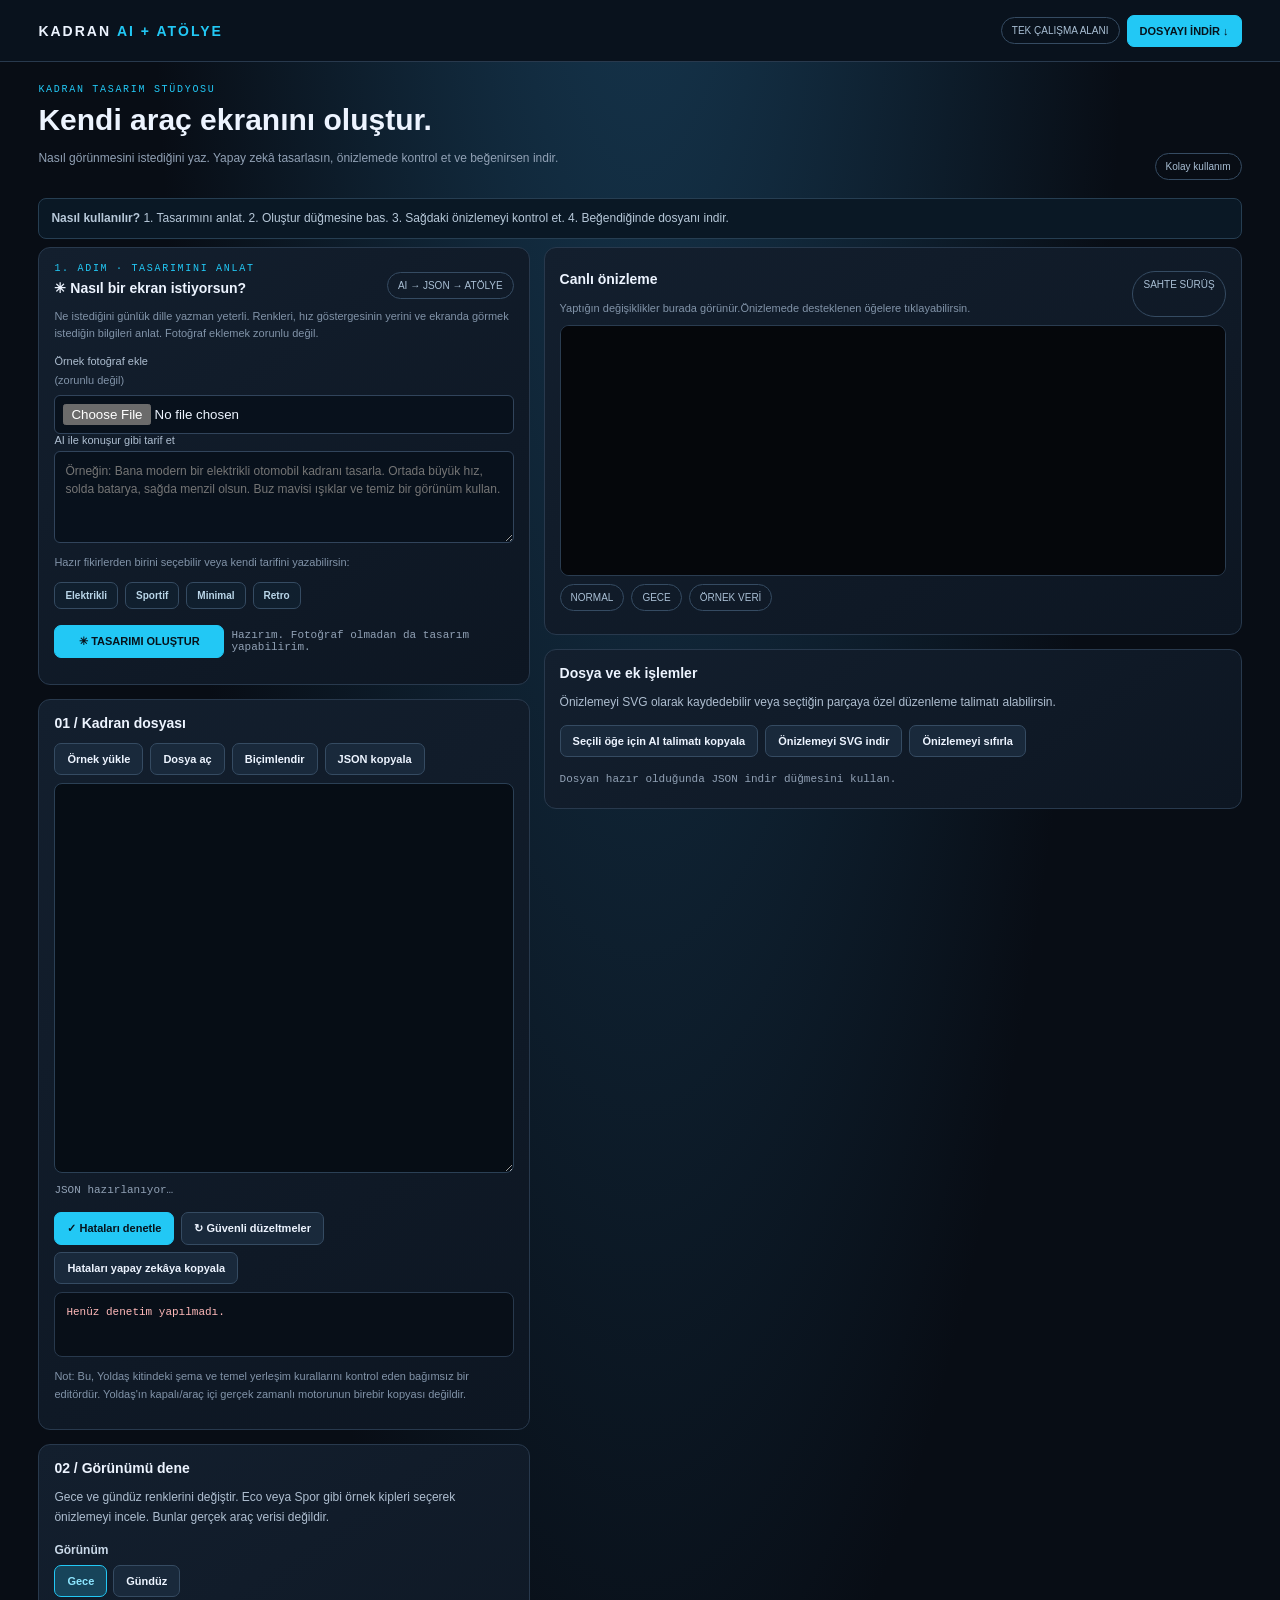
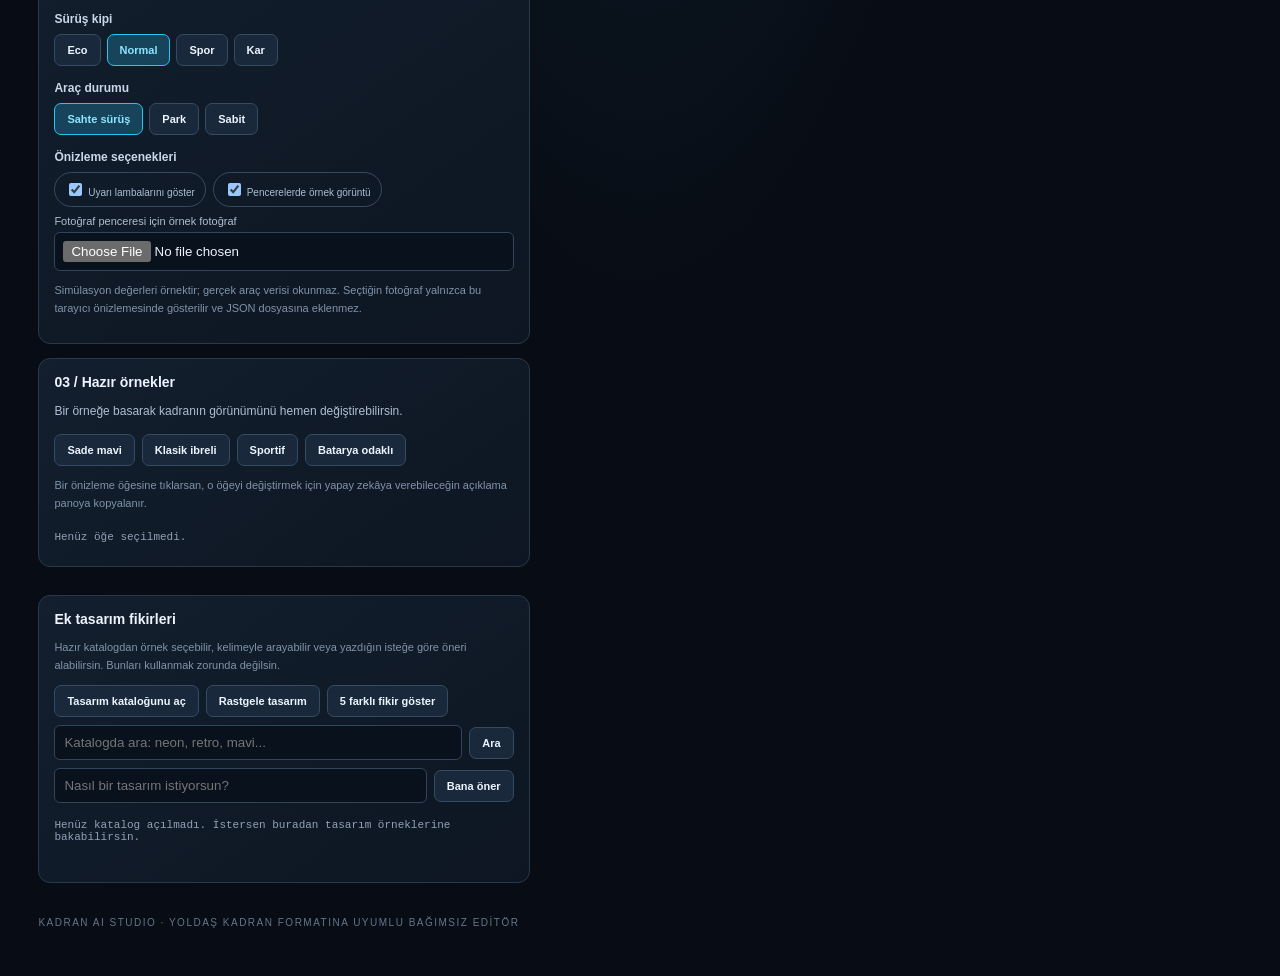
==== atolye.html @ b44bb0be "Restore visible editor controls in Atelier" ====
<!doctype html>
<html lang="tr">
<head>
<meta charset="utf-8"><meta name="viewport" content="width=device-width,initial-scale=1">
<title>Kadran Atölyesi · Kadran AI Studio</title>
<style>
:root{color-scheme:dark;--bg:#080d15;--panel:#111b28;--panel2:#0b1420;--line:#28394d;--text:#edf4ff;--muted:#91a1b5;--cyan:#22c8f5;--green:#42d6a0;--red:#ff7474;--amber:#ffbd58}
*{box-sizing:border-box}body{margin:0;background:radial-gradient(ellipse at 50% -20%,#173b55,transparent 55%),var(--bg);color:var(--text);font:14px Arial,sans-serif}
header{min-height:62px;padding:12px 3%;display:flex;align-items:center;justify-content:space-between;gap:12px;border-bottom:1px solid var(--line);background:#09121d;position:sticky;top:0;z-index:5}
.brand{font-weight:900;letter-spacing:2px}.brand b{color:var(--cyan)}a{color:var(--cyan);text-decoration:none}
button,.btn{border:1px solid #354b62;background:#19293b;color:var(--text);padding:9px 12px;border-radius:7px;font-weight:700;font-size:11px;cursor:pointer}
button:hover,.btn:hover{border-color:var(--cyan)}button.primary{background:var(--cyan);color:#06131c;border-color:var(--cyan)}button.active{background:#17445a;border-color:var(--cyan);color:#8de6ff}
main{max-width:1600px;margin:auto;padding:22px 3%}.intro{display:flex;justify-content:space-between;align-items:end;margin-bottom:18px}.eyebrow,small{font:10px monospace;letter-spacing:1.7px;color:var(--cyan)}h1{font-size:30px;margin:8px 0}p{color:var(--muted);font-size:12px;line-height:1.55}.help{font-size:12px;line-height:1.65;color:#aebed0;margin:5px 0 12px}.simple-note{padding:10px 12px;background:#0a1825;border:1px solid #263e52;border-radius:8px;color:#b7c8d9;font-size:12px;line-height:1.6;margin:8px 0}.advanced summary{cursor:pointer;color:#8de6ff;font-weight:700;font-size:12px}.wide{grid-column:1/-1}
.layout{display:grid;grid-template-columns:minmax(300px,.95fr) minmax(450px,1.35fr);gap:14px;align-items:start}.panel{background:linear-gradient(145deg,#131f2e,#0d1622);border:1px solid var(--line);border-radius:12px;padding:15px;min-width:0;margin-bottom:14px}.panel h2{font-size:14px;margin:0 0 12px}.panel h3{font-size:12px;margin:15px 0 8px;color:#c9d8e8}
.row{display:flex;gap:7px;flex-wrap:wrap;align-items:center;margin:8px 0}.row button{flex:0 0 auto}.editor{width:100%;height:390px;resize:vertical;background:#060d15;color:#b4eaff;border:1px solid #2b4055;border-radius:8px;padding:12px;font:12px/1.6 Consolas,monospace;outline:none;tab-size:2}.editor:focus{border-color:var(--cyan)}
.preview{background:#050a11;border:1px solid #2a3c50;border-radius:9px;overflow:hidden;position:relative}.preview svg{display:block;width:100%;height:auto;aspect-ratio:1920/720}.status{font:11px monospace;color:var(--muted);padding:8px 0;white-space:pre-wrap}.report{background:#080f18;border:1px solid var(--line);border-radius:8px;padding:11px;min-height:65px;white-space:pre-wrap;color:#ffb9b9;font:11px/1.55 Consolas,monospace}.report.good{color:var(--green)}
.hint{font-size:11px;color:#8193a8;line-height:1.6}.toolbar{display:flex;justify-content:space-between;gap:8px;flex-wrap:wrap;margin:8px 0}.modebar{display:flex;gap:6px;flex-wrap:wrap}.file{display:none}
.part-chip{cursor:pointer}.part-chip:hover{filter:brightness(1.3)}.controls{display:grid;grid-template-columns:repeat(2,minmax(0,1fr));gap:8px}.field{display:flex;flex-direction:column;gap:5px;color:#aebed0;font-size:11px}.field input,.field select{width:100%;background:#08111c;border:1px solid #31445b;color:#edf4ff;border-radius:6px;padding:8px;min-width:0}.pill{border:1px solid #354b62;border-radius:999px;padding:7px 10px;font-size:10px;color:#a9bfd4}
.photo-preview{width:100%;max-height:160px;object-fit:contain;background:#070d15;border-radius:8px;margin-top:8px}\n.ai-inline-panel{border-color:#24506a;background:linear-gradient(145deg,#14283a,#0d1724)}.ai-inline-head{display:flex;align-items:center;justify-content:space-between;gap:8px}.ai-inline-head h2{margin:6px 0 12px}.ai-prompt{width:100%;min-height:92px;resize:vertical;background:#08111c;border:1px solid #31445b;color:#edf4ff;border-radius:6px;padding:10px;font:12px/1.5 Arial,sans-serif}.ai-prompt:focus{outline:none;border-color:var(--cyan)}.ai-ideas{margin:7px 0 12px}.ai-ideas button{font-size:10px;padding:7px 10px;background:#101f2e;color:#b9d5e8}.ai-ideas button:hover{background:#17354b;color:#fff}#aiGenerate{min-width:170px}#aiStatus{flex:1;min-width:150px;white-space:pre-wrap}.warn{color:var(--amber)}footer{padding:20px 0;color:#64758a;font-size:10px;letter-spacing:1.5px}
@media(max-width:950px){.layout{grid-template-columns:1fr}.editor{height:320px}header{position:static}.intro{display:block}h1{font-size:25px}}
</style>
</head>
<body>
<header><div class="brand">KADRAN <b>AI + ATÖLYE</b></div><div class="row" style="margin:0"><span class="pill">TEK ÇALIŞMA ALANI</span><button class="primary" id="download">DOSYAYI İNDİR ↓</button></div></header>
<main>
<div class="intro"><div><div class="eyebrow">KADRAN TASARIM STÜDYOSU</div><h1>Kendi araç ekranını oluştur.</h1><p>Nasıl görünmesini istediğini yaz. Yapay zekâ tasarlasın, önizlemede kontrol et ve beğenirsen indir.</p></div><span class="pill">Kolay kullanım</span></div><div class="simple-note"><b>Nasıl kullanılır?</b> 1. Tasarımını anlat. 2. Oluştur düğmesine bas. 3. Sağdaki önizlemeyi kontrol et. 4. Beğendiğinde dosyanı indir.</div>
<div class="layout">
<section>
<div class="panel ai-inline-panel">
 <div class="ai-inline-head"><div><div class="eyebrow">1. ADIM · TASARIMINI ANLAT</div><h2>✳ Nasıl bir ekran istiyorsun?</h2></div><span class="pill">AI → JSON → ATÖLYE</span></div>
 <p class="hint" style="margin:0 0 12px">Ne istediğini günlük dille yazman yeterli. Renkleri, hız göstergesinin yerini ve ekranda görmek istediğin bilgileri anlat. Fotoğraf eklemek zorunlu değil.</p>
 <label class="field">Örnek fotoğraf ekle <span class="hint">(zorunlu değil)</span><input id="aiRefInput" type="file" accept="image/png,image/jpeg,image/webp"></label>
 <img id="aiRefPreview" class="photo-preview" hidden alt="AI referans görseli">
 <label class="field">AI ile konuşur gibi tarif et<textarea id="aiPrompt" class="ai-prompt" placeholder="Örneğin: Bana modern bir elektrikli otomobil kadranı tasarla. Ortada büyük hız, solda batarya, sağda menzil olsun. Buz mavisi ışıklar ve temiz bir görünüm kullan."></textarea></label>
 <p class="hint">Hazır fikirlerden birini seçebilir veya kendi tarifini yazabilirsin:</p><div class="row ai-ideas"><button type="button" data-ai-idea="Modern elektrikli otomobil tarzında; buz mavisi ışıklar, ortada büyük hız göstergesi, solda batarya ve sağda menzil.">Elektrikli</button><button type="button" data-ai-idea="Kırmızı detaylı, sportif ve agresif görünümlü dijital otomobil kadranı. Büyük hız göstergesi ve belirgin devir alanı olsun.">Sportif</button><button type="button" data-ai-idea="Sade, premium ve minimal bir kadran. Az çizgi, okunaklı rakamlar, yumuşak beyaz ve gümüş tonları.">Minimal</button><button type="button" data-ai-idea="Retro-fütüristik kadran; analog gösterge hissi, amber ışıklar ve modern dijital bilgiler.">Retro</button></div>
 <div class="row"><button id="aiGenerate" class="primary">✳ TASARIMI OLUŞTUR</button><span id="aiStatus" class="status" aria-live="polite">Hazırım. Fotoğraf olmadan da tasarım yapabilirim.</span></div>
</div>
<div class="panel"><h2>01 / Kadran dosyası</h2><div class="row"><button id="sample">Örnek yükle</button><button id="import">Dosya aç</button><input class="file" id="file" type="file" accept=".json,application/json"><button id="format">Biçimlendir</button><button id="copy">JSON kopyala</button></div><textarea id="json" class="editor" spellcheck="false" aria-label="Yoldaş kadran JSON"></textarea><div class="status" id="status">JSON hazırlanıyor…</div><div class="row"><button id="validate" class="primary">✓ Hataları denetle</button><button id="repair">↻ Güvenli düzeltmeler</button><button id="copyErrors">Hataları yapay zekâya kopyala</button></div><div id="errors" class="report">Henüz denetim yapılmadı.</div><p class="hint">Not: Bu, Yoldaş kitindeki şema ve temel yerleşim kurallarını kontrol eden bağımsız bir editördür. Yoldaş'ın kapalı/araç içi gerçek zamanlı motorunun birebir kopyası değildir.</p></div>
<div class="panel"><h2>02 / Görünümü dene</h2><p class="help">Gece ve gündüz renklerini değiştir. Eco veya Spor gibi örnek kipleri seçerek önizlemeyi incele. Bunlar gerçek araç verisi değildir.</p><h3>Görünüm</h3><div class="modebar"><button data-theme="night" class="active">Gece</button><button data-theme="day">Gündüz</button></div><h3>Sürüş kipi</h3><div class="modebar"><button data-mode="eco">Eco</button><button data-mode="normal" class="active">Normal</button><button data-mode="sport">Spor</button><button data-mode="snow">Kar</button></div><h3>Araç durumu</h3><div class="modebar"><button data-state="fake" class="active">Sahte sürüş</button><button data-state="park">Park</button><button data-state="fixed">Sabit</button></div><h3>Önizleme seçenekleri</h3><div class="row"><label class="pill"><input id="warnings" type="checkbox" checked> Uyarı lambalarını göster</label><label class="pill"><input id="windows" type="checkbox" checked> Pencerelerde örnek görüntü</label></div><label class="field">Fotoğraf penceresi için örnek fotoğraf<input id="photo" type="file" accept="image/*"></label><img id="photoPreview" class="photo-preview" hidden alt="Seçilen fotoğraf önizlemesi"><p class="hint">Simülasyon değerleri örnektir; gerçek araç verisi okunmaz. Seçtiğin fotoğraf yalnızca bu tarayıcı önizlemesinde gösterilir ve JSON dosyasına eklenmez.</p></div>
<div class="panel"><h2>03 / Hazır örnekler</h2><p class="help">Bir örneğe basarak kadranın görünümünü hemen değiştirebilirsin.</p><div class="row"><button data-preset="simple">Sade mavi</button><button data-preset="classic">Klasik ibreli</button><button data-preset="sport">Sportif</button><button data-preset="battery">Batarya odaklı</button></div><p class="hint">Bir önizleme öğesine tıklarsan, o öğeyi değiştirmek için yapay zekâya verebileceğin açıklama panoya kopyalanır.</p><div id="selected" class="status">Henüz öğe seçilmedi.</div></div>
</section>
<section>
<div class="panel"><div class="toolbar"><div><h2>Canlı önizleme</h2><span class="hint">Yaptığın değişiklikler burada görünür.</span><span class="hint">Önizlemede desteklenen öğelere tıklayabilirsin.</span></div><span class="pill" id="stateLabel">SAHTE SÜRÜŞ</span></div><div class="preview"><svg id="preview" viewBox="0 0 1920 720" role="img" aria-label="Kadran önizlemesi"><rect width="1920" height="720" fill="#05070B"/></svg></div><div class="row"><span class="pill" id="modeLabel">NORMAL</span><span class="pill" id="themeLabel">GECE</span><span class="pill">ÖRNEK VERİ</span></div></div>
<div class="panel"><h2>Dosya ve ek işlemler</h2><p class="help">Önizlemeyi SVG olarak kaydedebilir veya seçtiğin parçaya özel düzenleme talimatı alabilirsin.</p><div class="row"><button id="copyPrompt">Seçili öğe için AI talimatı kopyala</button><button id="downloadSvg">Önizlemeyi SVG indir</button><button id="resetView">Önizlemeyi sıfırla</button></div><div class="status" id="extraStatus">Dosyan hazır olduğunda JSON indir düğmesini kullan.</div></div>
</section>

<div class="panel" id="aiLibraryPanel">
 <h2>Ek tasarım fikirleri</h2>
 <p class="hint">Hazır katalogdan örnek seçebilir, kelimeyle arayabilir veya yazdığın isteğe göre öneri alabilirsin. Bunları kullanmak zorunda değilsin.</p>
 <div class="row">
  <button type="button" id="loadLibrary">Tasarım kataloğunu aç</button>
  <button type="button" id="randomLibrary">Rastgele tasarım</button>
  <button type="button" id="batchLibrary">5 farklı fikir göster</button>
 </div>
 <div class="row">
  <input id="librarySearch" aria-label="Katalogda ara" placeholder="Katalogda ara: neon, retro, mavi..." style="flex:1;min-width:180px;background:#08111c;border:1px solid #31445b;color:#edf4ff;border-radius:6px;padding:9px">
  <button type="button" id="searchLibrary">Ara</button>
 </div>
 <div class="row">
  <input id="recommendPrompt" aria-label="Tasarım önerisi isteği" placeholder="Nasıl bir tasarım istiyorsun?" style="flex:1;min-width:180px;background:#08111c;border:1px solid #31445b;color:#edf4ff;border-radius:6px;padding:9px">
  <button type="button" id="recommendLibrary">Bana öner</button>
 </div>
 <div id="libraryStatus" class="status" aria-live="polite">Henüz katalog açılmadı. İstersen buradan tasarım örneklerine bakabilirsin.</div>
 <div id="libraryResults" class="row" style="align-items:stretch"></div>
</div>
</div><footer>KADRAN AI STUDIO · YOLDAŞ KADRAN FORMATINA UYUMLU BAĞIMSIZ EDİTÖR</footer>
</main>
<script>
const $=id=>document.getElementById(id);
const NS="http://www.w3.org/2000/svg";
const TYPES=new Set(["path","rect","circle","ellipse","line","arc","text","scale","group","repeat","scene","gears","signal","bar","ring","clock","nav","media","speed_limit","ready","asset","window"]);
const sample={yoldas_dial:1,name:"MIDNIGHT GT",description:"Gece mavisi, ortada büyük hız ve yanlarda batarya ile menzil.",background:{night:"#05070B",day:"#EEF1F4"},parts:[
{type:"circle",center:[960,355],radius:300,fill:"#0B1420",stroke:{paint:"#20C9FF66",width:3}},
{type:"arc",center:[960,355],radius:270,start:-135,sweep:270,stroke:{paint:"#FFFFFF28",width:14,cap:"round"}},
{type:"arc",center:[960,355],radius:270,start:-135,sweep:205,stroke:{paint:"#20C9FF",width:7,cap:"round"}},
{type:"text",text:"MIDNIGHT GT",x:960,y:95,align:"center",size:25,weight:700,fill:"#8CA4B9"},
{type:"signal",side:"left",x:620,y:245,size:56},{type:"signal",side:"right",x:1244,y:245,size:56},
{type:"text",value:"speed",x:960,y:345,align:"center",size:200,weight:500,font:"tech",fill:{night:"#F4F7FA",day:"#10151C"}},
{type:"text",unit_of:"speed",x:960,y:465,align:"center",size:23,fill:"#20C9FF"},
{type:"gears",x:860,y:555,width:200,size:28,active_size:36,color:"#AAB6C2",active_color:"#20C9FF"},
{type:"ring",center:[390,355],radius:105,width:13,value:"battery",from:[0,100],color:"#20C9FF",track:"#FFFFFF24"},
{type:"text",value:"battery",x:390,y:365,align:"center",size:44,fill:"#F4F7FA"},
{type:"ring",center:[1530,355],radius:105,width:13,value:"range",from:[0,600],color:"#8B5CF6",track:"#FFFFFF24"},
{type:"text",value:"range",x:1530,y:365,align:"center",size:48,fill:"#F4F7FA"},
{type:"text",text:"BATARYA",x:390,y:505,align:"center",size:20,fill:"#9CAFC1"},
{type:"text",text:"MENZİL",x:1530,y:505,align:"center",size:20,fill:"#9CAFC1"}
]};
let doc=structuredClone(sample),theme="night",mode="normal",driveState="fake",photoUrl=null,selectedPart=null,renderTimer;
const sim={speed:84,battery:87,range:412,gear:"D",power:36,turn_left:true,turn_right:false};
function setStatus(t,ok=false){$("status").textContent=t;$("status").style.color=ok?"#42d6a0":"#91a1b5"}
function parse(){try{const d=JSON.parse($("json").value);if(!d||Array.isArray(d)||typeof d!=="object")throw Error("JSON nesnesi olmalı.");doc=d;render();setStatus("JSON başarıyla okundu.",true);return true}catch(e){setStatus("JSON hatası: "+e.message);return false}}
function getColor(v,f="#20C9FF"){if(typeof v==="string"&&/^#[0-9a-f]{3,8}$/i.test(v))return v;if(v&&typeof v==="object"){if(v[theme])return getColor(v[theme],f);if(v.color)return getColor(v.color,f)}return f}
function svg(tag,attrs,parent){const n=document.createElementNS(NS,tag);Object.entries(attrs||{}).forEach(([k,v])=>{if(v!==undefined&&v!==null)n.setAttribute(k,String(v))});parent.appendChild(n);return n}
function valueFor(v){if(v==="rpm")return 4200;if(v==="fuel")return 76;if(v==="boost")return 1.4;if(v==="temp")return "92°C";if(v==="lap_time")return "01:24.638";if(v==="gear")return sim.gear;if(v==="drive_mode")return mode;if(v==="energy_mode")return "ev";if(v==="regen_level")return "high";if(v==="time")return "18:42";if(v==="date")return "21.11.2026";if(v==="nav_instruction")return "350 m · Sağa dön";if(v==="nav_distance")return "350 m";if(v==="nav_street")return "Örnek Sokak";if(v==="nav_direction")return "right";if(v==="nav_eta")return "18:50";if(v==="nav_remaining")return "4.2 km";if(v==="media_title")return "Örnek parça";if(v==="media_artist")return "Örnek sanatçı";if(v==="weather")return "clear";if(v==="heading")return "K";if(v==="speed")return driveState==="park"?0:sim.speed;if(v==="battery")return sim.battery;if(v==="range")return sim.range;if(v==="power")return sim.power;if(v==="gear")return sim.gear;if(v==="drive_mode")return mode.toUpperCase();if(v==="outside_temp")return 23;if(v==="trip")return 12.6;if(v==="trip_avg_speed")return 48;if(v==="trip_minutes")return 18;if(v==="consumption")return 16.4;if(v==="odometer")return 12840;if(v==="time")return "18:42";if(v==="date")return "18.11.2026";if(v==="battery_kwh")return 62.4;if(v==="speed_limit")return 90;if(v==="turn_left")return sim.turn_left;if(v==="turn_right")return sim.turn_right;if(v==="ready")return driveState!=="park";return "—"}
function textValue(p){if(p.text!==undefined)return p.text;if(p.word)return ({battery:"BATARYA",range:"MENZİL",consumption:"TÜKETİM",power:"GÜÇ",regen:"REJEN",mode:"SÜRÜŞ KİPİ",outside:"DIŞ SICAKLIK",ready:"HAZIR",speed:"HIZ",gear:"VİTES",odometer:"KİLOMETRE",brake:"FREN"})[p.word]||p.word.toUpperCase();if(p.unit_of)return p.unit_of==="speed"?"KM/H":p.unit_of.toUpperCase();if(p.value)return String(valueFor(p.value));return ""}
function point(p){return Array.isArray(p.center)?p.center:[p.x||0,p.y||0]}
function drawPart(p,parent,index){if(!p||typeof p!=="object")return;const g=svg("g",{"data-part":index,class:"part-chip"},parent);let fill=getColor(p.fill,"#20C9FF"),stroke=getColor(p.stroke?.paint||p.color,"#20C9FF"),xy=point(p),title=p.type+" · "+(p.value||p.text||p.side||"öğe");
if(p.type==="circle")svg("circle",{cx:xy[0],cy:xy[1],r:p.radius||30,fill:typeof p.fill==="string"?fill:"none",stroke:p.stroke?stroke:"none","stroke-width":p.stroke?.width||2},g);
else if(p.type==="ellipse")svg("ellipse",{cx:xy[0],cy:xy[1],rx:p.rx||40,ry:p.ry||25,fill,stroke,"stroke-width":p.stroke?.width||0},g);
else if(p.type==="rect")svg("rect",{x:p.x||0,y:p.y||0,width:p.width||100,height:p.height||50,rx:p.radius||0,fill,opacity:p.opacity},g);
else if(p.type==="line"){const a=p.from||[0,0],b=p.to||[100,100];svg("line",{x1:a[0],y1:a[1],x2:b[0],y2:b[1],stroke,"stroke-width":p.stroke?.width||3},g)}
else if(p.type==="path"){if(typeof p.d==="string")svg("path",{d:p.d,fill:p.fill?fill:"none",stroke:p.stroke?stroke:"none","stroke-width":p.stroke?.width||2},g)}
else if(p.type==="arc"||p.type==="ring"){const r=p.radius||100,start=(p.start??-135)*Math.PI/180,sweep=p.sweep??270,end=start+sweep*Math.PI/180,x1=xy[0]+r*Math.cos(start),y1=xy[1]+r*Math.sin(start),x2=xy[0]+r*Math.cos(end),y2=xy[1]+r*Math.sin(end),d="M "+x1+" "+y1+" A "+r+" "+r+" 0 "+(Math.abs(sweep)>180?1:0)+" 1 "+x2+" "+y2;svg("path",{d,fill:"none",stroke:p.type==="ring"?getColor(p.track,"#FFFFFF22"):getColor(p.stroke?.paint,stroke),"stroke-width":p.type==="ring"?(p.width||8):(p.stroke?.width||5),"stroke-linecap":"round"},g);if(p.type==="ring"){const ratio=Math.max(0,Math.min(1,Number(valueFor(p.value))/(p.from?.[1]||100))),end2=start+sweep*Math.PI/180*ratio,xx=xy[0]+r*Math.cos(end2),yy=xy[1]+r*Math.sin(end2);svg("path",{d:"M "+x1+" "+y1+" A "+r+" "+r+" 0 "+(Math.abs(sweep*ratio)>180?1:0)+" 1 "+xx+" "+yy,fill:"none",stroke,"stroke-width":p.width||8,"stroke-linecap":"round"},g)}}
else if(p.type==="text"){let val=textValue(p);if(p.value==="speed")val=String(valueFor("speed")).padStart(3,"0");if(p.value==="battery")val=String(valueFor("battery"));if(p.value==="range")val=String(valueFor("range"));const n=svg("text",{x:p.x??960,y:p.y??350,fill:getColor(p.fill,"#F4F7FA"),"font-size":p.size||24,"font-weight":p.weight||500,"text-anchor":p.align==="left"?"start":p.align==="right"?"end":"middle","font-family":p.font==="tech"?"Consolas,monospace":"Arial,sans-serif","letter-spacing":p.spacing?Number(p.spacing)*8:0},g);n.textContent=val}
else if(p.type==="gears"){const n=svg("text",{x:p.x||960,y:p.y||550,fill:getColor(p.active_color,"#20C9FF"),"font-size":p.active_size||p.size||26,"text-anchor":"middle","font-family":"Consolas,monospace"},g);n.textContent="P   R   N   D"}
else if(p.type==="signal"){const x=p.x||960,y=p.y||250,s=p.size||48,dir=p.side==="left"?-1:1;svg("path",{d:"M "+(x+dir*s*.35)+" "+(y-s*.4)+" L "+(x-dir*s*.35)+" "+y+" L "+(x+dir*s*.35)+" "+(y+s*.4)+" Z",fill:"#39D99B",opacity:p.side==="left"&&sim.turn_left||p.side==="right"&&sim.turn_right?1:.35},g)}
else if(p.type==="bar"){const w=p.width||180,h=p.height||10,v=Number(valueFor(p.value)),min=p.from?.[0]||0,max=p.from?.[1]||100,ratio=Math.max(0,Math.min(1,(v-min)/(max-min)));svg("rect",{x:p.x||0,y:p.y||0,width:w,height:h,rx:p.radius||3,fill:getColor(p.track,"#FFFFFF22")},g);svg("rect",{x:p.x||0,y:p.y||0,width:w*ratio,height:h,rx:p.radius||3,fill:getColor(p.color,stroke)},g)}
else if(p.type==="speed_limit"){const r=p.radius||40;svg("circle",{cx:xy[0],cy:xy[1],r,fill:"#fff",stroke:"#d33","stroke-width":8},g);const t=svg("text",{x:xy[0],y:xy[1]+r*.25,fill:"#111","font-size":r*.8,"text-anchor":"middle"},g);t.textContent=String(valueFor("speed_limit"))}
else if(p.type==="ready"){const t=svg("text",{x:p.x||960,y:p.y||80,fill:"#42d6a0","font-size":p.height||24},g);t.textContent="● HAZIR"}
else if(p.type==="clock"){const r=p.radius||45;svg("circle",{cx:xy[0],cy:xy[1],r,fill:"none",stroke:getColor(p.hour_color,stroke),"stroke-width":p.width||3},g);svg("line",{x1:xy[0],y1:xy[1],x2:xy[0],y2:xy[1]-r*.6,stroke:getColor(p.hour_color,stroke),"stroke-width":4},g);svg("line",{x1:xy[0],y1:xy[1],x2:xy[0]+r*.65,y2:xy[1],stroke:getColor(p.minute_color,stroke),"stroke-width":2},g)}
else if(p.type==="window"){const w=p.width||200,h=p.height||100;svg("rect",{x:p.x||0,y:p.y||0,width:w,height:h,rx:8,fill:"#172b3b",stroke:"#5a7893","stroke-width":2},g);const t=svg("text",{x:(p.x||0)+w/2,y:(p.y||0)+h/2,fill:"#b4d4e8","font-size":18,"text-anchor":"middle"},g);t.textContent=$("windows").checked?(p.source||"ÖRNEK PENCERE"):"PENCERE KAPALI";if(p.source==="photo"&&photoUrl&&$("windows").checked){const im=svg("image",{href:photoUrl,x:p.x||0,y:p.y||0,width:w,height:h,preserveAspectRatio:"xMidYMid slice"},g);im.setAttribute("opacity",".9")}}
else if(p.type==="asset"){const t=svg("text",{x:p.x||960,y:p.y||360,fill:"#8da7bd","font-size":18,"text-anchor":"middle"},g);t.textContent=p.name==="car_top"?"[ ARAÇ ÜSTTEN GÖRÜNÜŞ ]":p.name==="car_rear"?"[ ARAÇ ARKADAN GÖRÜNÜŞ ]":"[ "+(p.name||"SİMGE")+" ]"}
else if(p.type==="group"){const tx=Number(p.x)||0,ty=Number(p.y)||0,rot=typeof p.rotate==="number"?p.rotate:0,sc=Number(p.scale)||1;const child=svg("g",{transform:"translate("+tx+" "+ty+") rotate("+rot+" "+((p.pivot||[0,0])[0])+" "+((p.pivot||[0,0])[1])+") scale("+sc+")"},g);if(Array.isArray(p.parts))p.parts.forEach((q,i)=>drawPart(q,child,String(index)+"."+i))}
else if(p.type==="repeat"){const count=Math.max(0,Math.min(360,Number(p.count)||0)),part=p.part;if(part&&count){for(let j=0;j<count;j++){const child=svg("g",{transform:"translate("+(j*(Number(p.dx)||0))+" "+(j*(Number(p.dy)||0))+") rotate("+(j*(Number(p.rotate)||0))+") scale("+(1+j*(Number(p.scale_step)||0))+")"},g);drawPart(part,child,String(index)+"."+j)}}}
else if(p.type==="scene"){const sky=svg("rect",{x:0,y:0,width:1920,height:720,fill:"url(#sceneSky)"},g);const defs=svg("defs",{},g),grad=svg("linearGradient",{id:"sceneSky",x1:"0",y1:"0",x2:"0",y2:"1"},defs);svg("stop",{offset:"0%","stop-color":"#172d43"},grad);svg("stop",{offset:"100%","stop-color":"#05080d"},grad);svg("path",{d:"M0 510 Q480 390 960 510 Q1440 390 1920 510 L1920 720 L0 720Z",fill:"#17212c"},g);svg("path",{d:"M760 720 L890 490 L1030 490 L1160 720Z",fill:"#090d12",stroke:"#465363","stroke-width":3},g);svg("path",{d:"M960 720 L960 490",stroke:"#c9d3dc","stroke-width":5,"stroke-dasharray":"32 28",opacity:.6},g);const label=svg("text",{x:960,y:80,fill:"#b7c9d8","font-size":20,"text-anchor":"middle"},g);label.textContent="YOL SAHNESİ · YEREL ÖNİZLEME TEMSİLİ"}
else if(p.type==="scale"){const shape=p.shape||"arc",range=p.range||[0,200],min=Number(range[0])||0,max=Number(range[1])||200,major=Math.max(1,Number(p.major)||20),minor=Math.max(1,Number(p.minor)||major),nums=p.numbers||{},color=getColor(p.color,"#dcecff");const total=Math.max(1,Math.min(360,Math.floor((max-min)/minor)));if(shape==="arc"){const c=p.center||[960,360],r=Number(p.radius)||160,start=Number(p.start??-135),sweep=Number(p.sweep??270);for(let j=0;j<=total;j++){const v=min+j*minor,a=(start+sweep*((v-min)/(max-min)))*Math.PI/180,majorTick=Math.abs((v-min)%major)<.001,inner=r-(majorTick?(p.major_length||18):(p.minor_length||8)),x1=c[0]+inner*Math.cos(a),y1=c[1]+inner*Math.sin(a),x2=c[0]+r*Math.cos(a),y2=c[1]+r*Math.sin(a);svg("line",{x1,y1,x2,y2,stroke:color,"stroke-width":p.width||2},g);if(nums.size&&majorTick){const off=Number(nums.offset)||35,tx=c[0]+(r-off)*Math.cos(a),ty=c[1]+(r-off)*Math.sin(a)+Number(nums.size)*.34,t=svg("text",{x:tx,y:ty,fill:getColor(nums.color,color),"font-size":nums.size,"text-anchor":"middle"},g);t.textContent=String(Math.round(v/(Number(nums.divide)||1)))} }}else if(shape==="line"&&Array.isArray(p.from)&&Array.isArray(p.to)){const a=p.from,b=p.to;svg("line",{x1:a[0],y1:a[1],x2:b[0],y2:b[1],stroke:color,"stroke-width":p.width||2},g);for(let j=0;j<=total;j++){const t=j/total,x=a[0]+(b[0]-a[0])*t,y=a[1]+(b[1]-a[1])*t;svg("line",{x1:x,y1:y,x2:x,y2:y-((j*minor%major===0)?14:7),stroke:color,"stroke-width":2},g);if(nums.size&&j*minor%major===0){const n=svg("text",{x,y:y-20,fill:getColor(nums.color,color),"font-size":nums.size,"text-anchor":"middle"},g);n.textContent=String(Math.round((min+j*minor)/(Number(nums.divide)||1)))}}}}
else if(p.type==="nav"||p.type==="media"){const t=svg("text",{x:p.x||960,y:p.y||620,fill:getColor(p.color,"#8da7bd"),"font-size":p.size||17,"text-anchor":p.align==="left"?"start":p.align==="right"?"end":"middle"},g);t.textContent=p.type==="nav"?"↗ 350 m · Sağa dön · Örnek Sokak":"Şarkı adı · Sanatçı"}
else if(p.type==="group"&&Array.isArray(p.parts)){const child=svg("g",{},g);p.parts.forEach((q,i)=>drawPart(q,child,index+"."+i))}
g.addEventListener("click",()=>selectPart(p,index,title));}
function selectPart(p,index,title){selectedPart={p,index,title};$("selected").textContent="Seçildi: "+title+" (parts["+index+"])";const prompt="Mevcut Yoldaş kadran JSON'unda yalnızca parts["+index+"] öğesini düzenle. Diğer bütün öğeleri ve tasarımın geri kalanını aynen koru. İstediğim değişiklik: [BURAYA DEĞİŞİKLİĞİ YAZ]. Yalnızca kitte desteklenen alanları kullan.";navigator.clipboard?.writeText(prompt).then(()=>{$("extraStatus").textContent="Seçili öğe için düzenleme talimatı panoya kopyalandı."}).catch(()=>{});}
function render(){const root=$("preview");root.replaceChildren();const bg=doc.background?.[theme]||doc.background?.night||"#05070B";svg("rect",{x:0,y:0,width:1920,height:720,fill:bg},root);if($("warnings").checked){svg("rect",{x:10,y:80,width:114,height:420,fill:"#ffb020",opacity:.035},root);svg("rect",{x:1796,y:80,width:114,height:420,fill:"#ffb020",opacity:.035},root);const a=svg("text",{x:68,y:120,fill:"#ffbd58","font-size":15,"text-anchor":"middle"},root);a.textContent="UYARI";const b=svg("text",{x:1850,y:120,fill:"#ffbd58","font-size":15,"text-anchor":"middle"},root);b.textContent="UYARI"}(Array.isArray(doc.parts)?doc.parts:[]).forEach((p,i)=>drawPart(p,root,i));$("modeLabel").textContent=mode.toUpperCase();$("themeLabel").textContent=theme==="night"?"GECE":"GÜNDÜZ";$("stateLabel").textContent=driveState==="fake"?"SAHTE SÜRÜŞ":driveState==="park"?"PARK":"SABİT";}
function validate(d){
 const e=[];
 const add=x=>e.push(x);
 if(!d||typeof d!=="object"||Array.isArray(d))return["Dosya JSON nesnesi değil."];
 if(![1,3,4].includes(d.yoldas_dial))add("missing_field:yoldas_dial — 1, sahne için 3, Trip A/B veya seçili kilometre için 4 olmalı.");
 if(typeof d.name!=="string"||!d.name.trim())add("missing_field:name");
 else if(d.name.length>40)add("out_of_range:name — en çok 40 karakter.");
 if(d.description!==undefined&&(typeof d.description!=="string"||d.description.length>200))add("out_of_range:description — en çok 200 karakter.");
 const colorOk=v=>typeof v==="string"&&(/^#[0-9a-fA-F]{6}([0-9a-fA-F]{2})?$/.test(v)||["$mode","$mode_deep","$mode_light","$signal","$brake","$warning","$text","$text_dim","$background"].includes(v));
 const paintOk=v=>colorOk(v)||!!(v&&typeof v==="object"&&((colorOk(v.night)&&colorOk(v.day))||["linear","radial","sweep","pattern"].some(k=>v[k]&&typeof v[k]==="object")));
 if(!(typeof d.background==="string"&&colorOk(d.background))&&!(d.background&&typeof d.background==="object"&&colorOk(d.background.night)&&colorOk(d.background.day)))add("missing_field/background: gece ve gündüz renkleri geçerli olmalı.");
 if(!Array.isArray(d.parts))return [...e,"missing_field:parts"];
 const ps=d.parts;if(ps.length>400)add("budget_parts: 400 üst düzey parça sınırı aşıldı.");
 const types=new Set(["path","rect","circle","ellipse","line","arc","text","scale","group","repeat","scene","gears","signal","bar","ring","clock","nav","media","speed_limit","ready","asset","window"]);
 const values=new Set(["speed","speed_kmh","speed_mph","speed_limit","power","regen","battery","battery_kwh","battery_temp","range","electric_range","consumption","fuel_level","fuel_range","rpm","outside_temp","odometer","odometer_shown","trip_a_km","trip_b_km","accelerator","charge_power","charge_minutes_left","clock_hour","clock_minute","clock_second","media_position","media_duration","media_progress","personal_range","brake_pedal","trip","trip_minutes","trip_energy","trip_consumption","trip_avg_speed","battery_12v","battery_health","charge_energy","charge_added","cabin_temp","ac_temp","ac_fan","pm25_inside","pm25_outside","tire_pressure_fl","tire_pressure_fr","tire_pressure_rl","tire_pressure_rr","tire_pressure_min","tire_pressure_max","tire_temp_fl","tire_temp_fr","tire_temp_rl","tire_temp_rr","window_fl","window_fr","window_rl","window_rr","sunroof","sunshade","slope"]);
 const words=new Set(["battery","range","consumption","power","regen","mode","outside","ready","speed","gear","odometer","brake"]);
 const bools=new Set(["turn_left","turn_right","turn_left_active","turn_right_active","brake","ready","charging","media_playing","day","nav_active","door_fl","door_fr","door_rl","door_rr","hood","trunk","door_open","locked","headlights","parking_lights","hazard","ac_on","seatbelt_driver","seatbelt_passenger","blind_spot_left","blind_spot_right","charge_plug","trip_active"]);
 const allowedTextValues=new Set(["gear","drive_mode","energy_mode","regen_level","odometer_page","time","date","nav_instruction","nav_distance","nav_street","nav_direction","nav_eta","nav_remaining","media_title","media_artist","weather","heading"]);
 let glow=0,motion=0,windows=0,maskBlend=0,pathChars=0,expanded=0,sceneCount=0,hasSpeed=false,hasGear=false,hasLeft=false,hasRight=false,largestSpeed=0,largestNumber=0;
 const walk=(list,path,depth=0)=>{
  if(depth>4){add("budget_group_depth at "+path);return}
  for(let i=0;i<list.length;i++){
   const p=list[i],at=path+"["+i+"]";
   if(!p||typeof p!=="object"||Array.isArray(p)){add("unknown_type at "+at);continue}
   if(!types.has(p.type)){add("unknown_type:"+String(p.type)+" at "+at);continue}
   if(p.glow){glow++;if(!p.glow||typeof p.glow!=="object"||!colorOk(p.glow.color)||!Number.isFinite(Number(p.glow.size))||Number(p.glow.size)<0||Number(p.glow.size)>100||!Number.isFinite(Number(p.glow.strength))||Number(p.glow.strength)<0||Number(p.glow.strength)>1)add("bad_glow at "+at)}
   if(p.motion)motion++;
   if(p.mask||p.blend&&p.blend!=="normal"||p.type==="group"&&p.opacity!==undefined&&Number(p.opacity)<1)maskBlend++;
   if(p.type==="window"){windows++;if(!["camera_front","camera_left","camera_right","camera_rear","camera_rear_view","camera_road","map","app","media_art","photo"].includes(p.source))add("unknown_value:window.source at "+at);if(!Number.isFinite(Number(p.width))||!Number.isFinite(Number(p.height))||Number(p.width)<=0||Number(p.height)<=0)add("not_number:window dimensions at "+at)}
   if(p.type==="scene"){sceneCount++;if(i!==0)add("scene_not_first at "+at);if(depth!==0)add("scene_not_first: scene group/repeat içinde olamaz at "+at);if(p.style!==undefined&&p.style!=="horizon")add("unknown_value:scene.style at "+at);if(p.fill!==undefined||p.stroke!==undefined||p.opacity!==undefined||p.show_when!==undefined)add("unknown_field:scene ortak alan kullanamaz at "+at)}
   if(p.type==="text"){
    const content=["text","value","word","unit_of"].filter(k=>p[k]!==undefined);
    if(content.length!==1)add("missing_content: text parçasında text/value/word/unit_of alanlarından tam biri olmalı at "+at);
    if(p.text!==undefined&&(typeof p.text!=="string"||p.text.length>24))add("out_of_range:text — sabit yazı en çok 24 karakter at "+at);
    if(p.value!==undefined&&!values.has(p.value)&&!allowedTextValues.has(p.value)&&!bools.has(p.value))add("unknown_value:text.value at "+at);
    if(p.word!==undefined&&!words.has(p.word))add("unknown_value:text.word at "+at);
    if(p.unit_of!==undefined&&!["speed","power","regen","battery","range","consumption","outside_temp","trip","trip_energy","trip_consumption","trip_avg_speed","battery_kwh","battery_temp","rpm","charge_power","tire_pressure_fl","tire_pressure_fr","tire_pressure_rl","tire_pressure_rr"].includes(p.unit_of))add("unknown_value:text.unit_of at "+at);
    if(!Number.isFinite(Number(p.size))||Number(p.size)<12||Number(p.size)>400)add("text_too_small/out_of_range:size at "+at);
    if(p.text&&/\d/.test(p.text)&&Number(p.size)>28)add("digits_in_large_text at "+at);
    if(p.value==="speed"){hasSpeed=true;largestSpeed=Math.max(largestSpeed,Number(p.size)||0)}
    if(p.value==="gear"){hasGear=true;if(Number(p.size)<22)add("text_too_small:gear at "+at)}
    if(p.value==="speed"&&Number(p.size)<120)add("text_too_small:speed at "+at);
    if(p.value==="gear")hasGear=true;
    if(p.value==="odometer_shown"||p.value==="trip_a_km"||p.value==="trip_b_km"){}
   }
   if(p.type==="gears"){hasGear=true;if(Number(p.size||26)<22)add("text_too_small:gears at "+at)}
   if(p.type==="signal"){if(p.side==="left")hasLeft=true;else if(p.side==="right")hasRight=true;else add("unknown_value:signal.side at "+at);if(Number(p.size||0)<22)add("text_too_small:signal at "+at)}
   if(p.type==="path"&&typeof p.d==="string")pathChars+=p.d.length;
   if(p.type==="repeat"){const n=Number(p.count);if(!Number.isInteger(n)||n<1||n>360)add("out_of_range:repeat.count at "+at);else expanded+=n;if(p.part)walk([p.part],at+".part",depth+1)}
   if(p.type==="group"&&Array.isArray(p.parts)){expanded+=p.parts.length;walk(p.parts,at+".parts",depth+1)}
   if(p.type==="scale"){
    if(!["arc","line","path"].includes(p.shape))add("unknown_value:scale.shape at "+at);
    if(!Array.isArray(p.range)||p.range.length<2)add("missing_field:scale.range at "+at);
    if(!Number.isFinite(Number(p.major))||Number(p.major)<=0)add("missing_field:scale.major at "+at);
    if(p.numbers&&Number(p.numbers.size)<22)add("text_too_small:scale.numbers at "+at);
   }
   if(p.type==="ring"&&(!Array.isArray(p.from)||p.from.length!==2||Number(p.from[1])<=Number(p.from[0])))add("bad_range:ring.from at "+at);
   if(p.type==="arc"&&(!Number.isFinite(Number(p.radius))||Number(p.radius)<=0))add("not_number:arc.radius at "+at);
   if(p.type==="line"&&(!Array.isArray(p.from)||!Array.isArray(p.to)||!p.stroke))add("missing_field:line.from/to/stroke at "+at);
   if(p.stroke&&p.stroke.paint!==undefined&&!paintOk(p.stroke.paint))add("bad_paint:stroke.paint at "+at);
   for(const k of ["x","y","width","height","radius","size","opacity","rotate","scale","scale_x","scale_y"])if(typeof p[k]==="number"&&(!Number.isFinite(p[k])||Math.abs(p[k])>4000))add("out_of_range:"+k+" at "+at);
   if(p.type==="text"&&typeof p.x==="number"&&typeof p.y==="number"){const w=p.value==="speed"?(Number(p.size)||0)*1.9:(p.value==="gear"?(Number(p.size)||0)*.8:(Number(p.max_width)||Number(p.size)||12));const h=Number(p.size)||12;if(p.value!=="speed")largestNumber=Math.max(largestNumber,Number(p.size)||0);if(p.value==="speed"&&w>0&&p.x-w/2<0)add("off_canvas:speed at "+at)}
   if(p.type==="scene"&&i===0){}
  }
 };
 walk(ps,"$.parts");
 if(sceneCount>1)add("scene_not_first: yalnız bir scene olabilir.");
 if(sceneCount&&d.yoldas_dial!==3)add("missing_field:yoldas_dial — scene kullanırken 3 olmalı.");
 if(!sceneCount&&(ps.some(p=>p?.type==="text"&&["trip_a_km","trip_b_km","odometer_shown"].includes(p.value)))&&d.yoldas_dial!==4)add("missing_field:yoldas_dial — Trip A/B veya odometer_shown kullanırken 4 olmalı.");
 if(!hasSpeed){const needle=ps.some(p=>p?.type==="group"&&p.rotate?.value==="speed")||ps.some(p=>p?.reveal?.value==="speed");const scale=ps.some(p=>p?.type==="scale"&&p.numbers&&Number(p.numbers.size)>=22&&(p.shape==="arc"?(Number(p.radius)>=120):(p.shape==="line"?Math.hypot((p.to||[0,0])[0]-(p.from||[0,0])[0],(p.to||[0,0])[1]-(p.from||[0,0])[1])>=240:true)));if(!(needle&&scale))add("missing_speed: en az 120 px hız yazısı veya hız bağlı ibre/bant ve scale gerekli.");}
 if(!hasGear)add("missing_gear: gears veya gear yazısı yok.");
 if(!hasLeft)add("missing_signal_left: sol sinyal oku yok.");
 if(!hasRight)add("missing_signal_right: sağ sinyal oku yok.");
 if(largestSpeed&&largestNumber>largestSpeed)add("speed_not_largest: hız diğer sayılardan büyük olmalı.");
 if(glow>12)add("budget_glow: en çok 12 glow.");
 if(motion>40)add("budget_motion: en çok 40 motion.");
 if(windows>6)add("budget_window: en çok 6 pencere.");
 if(maskBlend>8)add("budget_mask_blend: maske, yarı saydam grup ve blend toplamı en çok 8.");
 if(pathChars>4000)add("budget_path: yol komutları toplamı 4000 karakter sınırını aşıyor.");
 if(expanded+ps.length>1500)add("budget_expanded: kopyalar ve ölçeklerle toplam parça 1500 sınırını aşıyor.");
 try{if(new Blob([JSON.stringify(d)]).size>256*1024)add("budget_file: dosya 256 KB sınırını aşıyor.");}catch{}
 return [...new Set(e)];
}
function repair(d){const x=structuredClone(d);x.yoldas_dial=1;x.name=String(x.name||"Yeni Kadran").slice(0,40);x.description=String(x.description||"").slice(0,200);x.background=x.background&&typeof x.background==="object"?{night:x.background.night||"#05070B",day:x.background.day||"#EEF1F4"}:{night:"#05070B",day:"#EEF1F4"};if(!Array.isArray(x.parts))x.parts=[];x.parts=x.parts.filter(p=>p&&typeof p==="object"&&TYPES.has(p.type)).slice(0,400);if(!x.parts.some(p=>p.type==="text"&&p.value==="speed"))x.parts.push({type:"text",value:"speed",x:960,y:340,align:"center",size:190,fill:"#F4F7FA"});if(!x.parts.some(p=>p.type==="gears"||p.type==="text"&&p.value==="gear"))x.parts.push({type:"gears",x:860,y:550,width:200,size:26,color:"#AAB6C2",active_color:"#20C9FF"});for(const side of ["left","right"])if(!x.parts.some(p=>p.type==="signal"&&p.side===side))x.parts.push({type:"signal",side,x:side==="left"?620:1244,y:245,size:56});for(const p of x.parts){if(p.type==="text"&&p.value==="speed")p.size=Math.max(120,Number(p.size)||190);if(p.type==="text"&&Number(p.size)<12)p.size=12;if(p.type==="gears")p.size=Math.max(22,Number(p.size)||26);}return x}
function showReport(){if(!parse())return;const e=validate(doc);$("errors").textContent=e.length?e.map((v,i)=>(i+1)+". "+v).join("\n"):"✓ Hata bulunamadı. Temel Yoldaş şema denetimi başarılı."; $("errors").className="report"+(e.length?"":" good");setStatus(e.length?e.length+" sorun bulundu.":"Denetim başarılı.",!e.length)}
$("json").addEventListener("input",()=>{clearTimeout(renderTimer);renderTimer=setTimeout(()=>{if(parse())$("extraStatus").textContent="JSON değişti; önizleme yenilendi."},300)});
$("sample").onclick=()=>{$("json").value=JSON.stringify(sample,null,2);parse();showReport()};
$("format").onclick=()=>{if(parse()){$("json").value=JSON.stringify(doc,null,2);setStatus("JSON biçimlendirildi.",true)}};
$("validate").onclick=showReport;
$("repair").onclick=()=>{if(!parse())return;doc=repair(doc);$("json").value=JSON.stringify(doc,null,2);render();showReport();$("extraStatus").textContent="Yalnızca bilinen temel eksikler ve aralıklar düzeltildi. Kalan hataları AI'ya gönder."};
$("copy").onclick=async()=>{if(!parse())return;try{await navigator.clipboard.writeText(JSON.stringify(doc,null,2));setStatus("JSON panoya kopyalandı.",true)}catch{setStatus("Pano izni yok; metni elle seçip kopyala.")}};
$("copyErrors").onclick=async()=>{if(!parse())return;const e=validate(doc);const report=e.length?e.join("\n"):"Hata bulunamadı.";const text="YOLDAŞ KADRAN HATA RAPORU\n"+report+"\n\nMEVCUT JSON:\n"+JSON.stringify(doc,null,2)+"\n\nLütfen yalnızca bu hataları düzelt, tasarımın geri kalanını koru ve tam JSON dosyasını ver.";try{await navigator.clipboard.writeText(text);$("extraStatus").textContent="Hata raporu ve JSON AI sohbetine yapıştırılmak üzere kopyalandı."}catch{$("extraStatus").textContent=text}};
$("import").onclick=()=>$("file").click();
$("file").onchange=async e=>{const f=e.target.files?.[0];if(!f)return;try{doc=JSON.parse(await f.text());$("json").value=JSON.stringify(doc,null,2);render();showReport()}catch(err){setStatus("Dosya okunamadı: "+err.message)}e.target.value=""};
$("download").onclick=()=>{if(!parse())return;const blob=new Blob([JSON.stringify(doc,null,2)],{type:"application/json"}),url=URL.createObjectURL(blob),a=document.createElement("a");a.href=url;a.download=(doc.name||"kadran").toLowerCase().replace(/[^a-z0-9]+/g,"-")+".json";a.click();setTimeout(()=>URL.revokeObjectURL(url),1000);setStatus("JSON dosyası indirildi.",true)};
$("downloadSvg").onclick=()=>{const blob=new Blob([new XMLSerializer().serializeToString($("preview"))],{type:"image/svg+xml"}),url=URL.createObjectURL(blob),a=document.createElement("a");a.href=url;a.download="kadran-onizleme.svg";a.click();setTimeout(()=>URL.revokeObjectURL(url),1000)};
$("copyPrompt").onclick=async()=>{if(!selectedPart){$("extraStatus").textContent="Önce önizlemede bir öğeye tıkla.";return}const prompt="Yoldaş kadran JSON'unda yalnızca parts["+selectedPart.index+"] öğesini düzenle. Diğer öğeleri koru. İstenen değişiklik: [değişikliği buraya yaz]. Yalnızca kitte desteklenen alanları kullan.";try{await navigator.clipboard.writeText(prompt);$("extraStatus").textContent="Öğe düzenleme talimatı kopyalandı."}catch{$("extraStatus").textContent=prompt}};
$("resetView").onclick=()=>{theme="night";mode="normal";driveState="fake";sim.speed=84;render()};
document.querySelectorAll("[data-theme]").forEach(b=>b.onclick=()=>{theme=b.dataset.theme;document.querySelectorAll("[data-theme]").forEach(x=>x.classList.toggle("active",x===b));render()});
document.querySelectorAll("[data-mode]").forEach(b=>b.onclick=()=>{mode=b.dataset.mode;sim.power=mode==="sport"?145:mode==="eco"?18:mode==="snow"?28:36;document.querySelectorAll("[data-mode]").forEach(x=>x.classList.toggle("active",x===b));render()});
document.querySelectorAll("[data-state]").forEach(b=>b.onclick=()=>{driveState=b.dataset.state;if(driveState==="park"){sim.speed=0;sim.gear="P"}else if(driveState==="fake"){sim.speed=84;sim.gear="D"}document.querySelectorAll("[data-state]").forEach(x=>x.classList.toggle("active",x===b));render()});
$("warnings").onchange=render;$("windows").onchange=render;
$("photo").onchange=e=>{const f=e.target.files?.[0];if(!f)return;if(photoUrl)URL.revokeObjectURL(photoUrl);photoUrl=URL.createObjectURL(f);$("photoPreview").src=photoUrl;$("photoPreview").hidden=false;render()};
document.querySelectorAll("[data-preset]").forEach(b=>b.onclick=()=>{const kind=b.dataset.preset;if(kind==="simple")doc=structuredClone(sample);if(kind==="classic")doc=structuredClone(sample),doc.name="KLASİK İBRELİ",doc.parts.unshift({type:"circle",center:[620,355],radius:210,fill:"#0B0D10",stroke:{paint:"#8995A2",width:3}},{type:"scale",shape:"arc",center:[620,355],radius:195,start:-135,sweep:270,range:[0,200],major:50,minor:10,width:3,color:"#F2F4F7",numbers:{size:25,offset:35,color:"#F2F4F7"}});if(kind==="sport")doc=structuredClone(sample),doc.name="SPORT RED",doc.background={night:"#070707",day:"#F2F2F2"},doc.parts[2].stroke.paint="#FF3B30",doc.parts[7].fill="#FF3B30";if(kind==="battery")doc=structuredClone(sample),doc.name="BATARYA ODAKLI",doc.parts[9].radius=145; $("json").value=JSON.stringify(doc,null,2);render();showReport()});

function aiMakeDial(c,userPrompt=""){
 const prompt=String(userPrompt||"");
 const race=/yarış|yaris|racing|gt[1-4]|formula|pist|motorsport|race car|yarış otomobili/i.test(prompt);
 // Kullanıcının tarifindeki renk ve tarzı görünür biçimde uygula; AI aynı config'i döndürse bile önizleme değişsin.
 const palettes=[
  {re:/kırmızı|kirmizi|red|yarış|yaris|racing|formula|pist/i,a:"#FF303B",b:"#FFB12B",name:"REDLINE"},
  {re:/mavi|blue|buz|ice|elektrik/i,a:"#20C9FF",b:"#8B5CF6",name:"ELECTRIC"},
  {re:/mor|purple|violet/i,a:"#A855F7",b:"#EC4899",name:"VIOLET"},
  {re:/yeşil|yesil|green|eco/i,a:"#32D583",b:"#A3E635",name:"ECO DRIVE"},
  {re:/turuncu|orange|amber/i,a:"#FF8A30",b:"#FFD166",name:"SUNSET"},
  {re:/sarı|sari|yellow/i,a:"#FACC15",b:"#FB923C",name:"GOLD"},
  {re:/pembe|pink|rose/i,a:"#F472B6",b:"#A78BFA",name:"ROSE"},
  {re:/beyaz|white|gümüş|gumus|silver|minimal|sade/i,a:"#DCE6F2",b:"#7C9AB8",name:"PURE"}
 ];
 const palette=palettes.find(p=>p.re.test(prompt))||(race?palettes[0]:null);
 const accent=palette?palette.a:(typeof c.accent==="string"&&/^#[0-9a-fA-F]{6}$/.test(c.accent)?c.accent:"#20C9FF");
 const secondary=palette?palette.b:(typeof c.secondary==="string"&&/^#[0-9a-fA-F]{6}$/.test(c.secondary)?c.secondary:"#8B5CF6");
 const rawTitle=palette?(race?"GT "+palette.name+" // TRACK MODE":palette.name+" // DIGITAL COCKPIT"):(c.name||prompt.replace(/[\r\n]+/g," ").slice(0,34).toUpperCase()||"DIGITAL COCKPIT");
 const title=String(rawTitle).replace(/[\r\n]+/g," ").slice(0,40);
 const maxSpeed=Math.min(400,Math.max(80,Number(c.maxSpeed)||(race?350:240)));
 const maxRpm=Math.min(12000,Math.max(3000,Number(c.maxRpm)||(race?9000:8000)));
 const speedColor=accent,txt={night:"#F4F7FA",day:"#17212B"},muted={night:"#9EADBC",day:"#526170"},track={night:"#FFFFFF22",day:"#10151C20"};
 const parts=[
  {type:"rect",x:0,y:0,width:1920,height:720,fill:{night:"#07090D",day:"#E9EDF1"}},
  {type:"text",text:title,x:960,y:78,align:"center",size:25,weight:800,spacing:.18,fill:muted},
  {type:"arc",center:[960,350],radius:292,start:-220,sweep:260,stroke:{paint:track,width:20,cap:"round"}},
  {type:"arc",center:[960,350],radius:292,start:-220,sweep:260,stroke:{paint:accent,width:7,cap:"round"},glow:{color:accent,size:10,strength:.4}},
  {type:"text",text:race?"KM/H":"VEHICLE SPEED",x:960,y:245,align:"center",size:20,weight:700,spacing:.15,fill:accent},
  {type:"text",value:"speed",x:960,y:390,align:"center",size:210,weight:700,font:"tech",fill:txt},
  {type:"text",text:"MAX "+maxSpeed+" KM/H",x:960,y:435,align:"center",size:17,weight:600,fill:muted},
  {type:"ring",center:[430,355],radius:132,width:17,start:-220,sweep:260,value:"rpm",from:[0,maxRpm],color:secondary,track:track},
  {type:"text",value:"rpm",x:430,y:360,align:"center",size:62,weight:700,font:"tech",fill:txt},
  {type:"text",text:"RPM x1000",x:430,y:420,align:"center",size:17,weight:700,fill:muted},
  {type:"text",text:"0     2     4     6     8     9",x:430,y:535,align:"center",size:18,weight:700,fill:muted},
  {type:"text",text:"FUEL",x:1450,y:255,align:"center",size:18,weight:700,fill:muted},
  {type:"bar",x:1330,y:280,width:240,height:13,height:13,value:"fuel",from:[0,100],color:accent,track:track},
  {type:"text",value:"fuel",x:1450,y:335,align:"center",size:34,weight:700,fill:txt},
  {type:"text",text:"TURBO",x:1450,y:410,align:"center",size:18,weight:700,fill:muted},
  {type:"bar",x:1330,y:435,width:240,height:13,value:"boost",from:[0,3],color:secondary,track:track},
  {type:"text",value:"boost",x:1450,y:490,align:"center",size:34,weight:700,fill:txt},
  {type:"text",text:"ENGINE TEMP",x:470,y:610,align:"center",size:16,weight:700,fill:muted},
  {type:"text",value:"temp",x:470,y:650,align:"center",size:28,weight:700,fill:txt},
  {type:"text",text:"LAP TIME",x:960,y:590,align:"center",size:16,weight:700,fill:muted},
  {type:"text",text:"01:24.638",x:960,y:640,align:"center",size:34,weight:700,font:"tech",fill:accent},
  {type:"gears",x:1250,y:625,width:200,size:30,active_size:42,color:muted,active_color:accent},
  {type:"signal",side:"left",x:700,y:170,size:48},
  {type:"signal",side:"right",x:1220,y:170,size:48}
 ];
 if(!race){
  parts[4]={type:"text",text:"VEHICLE SPEED",x:960,y:245,align:"center",size:20,weight:700,spacing:.15,fill:accent};
  parts[7]={type:"ring",center:[430,355],radius:132,width:17,start:-220,sweep:260,value:"battery",from:[0,100],color:secondary,track:track};
  parts[8]={type:"text",value:"battery",x:430,y:360,align:"center",size:62,weight:700,font:"tech",fill:txt};
  parts[9]={type:"text",text:"BATTERY",x:430,y:420,align:"center",size:17,weight:700,fill:muted};
  parts[10]={type:"text",text:"CHARGE / POWER",x:430,y:535,align:"center",size:18,weight:700,fill:muted};
  parts[11]={type:"text",text:"RANGE",x:1450,y:255,align:"center",size:18,weight:700,fill:muted};
  parts[12]={type:"bar",x:1330,y:280,width:240,height:13,value:"range",from:[0,600],color:accent,track:track};
  parts[13]={type:"text",value:"range",x:1450,y:335,align:"center",size:34,weight:700,fill:txt};
  parts[14]={type:"text",text:"POWER",x:1450,y:410,align:"center",size:18,weight:700,fill:muted};
  parts[15]={type:"bar",x:1330,y:435,width:240,height:13,value:"power",from:[0,200],color:secondary,track:track};
  parts[16]={type:"text",value:"power",x:1450,y:490,align:"center",size:34,weight:700,fill:txt};
  parts[17]={type:"text",text:"OUTSIDE TEMP",x:470,y:610,align:"center",size:16,weight:700,fill:muted};
  parts[18]={type:"text",value:"outside_temp",x:470,y:650,align:"center",size:28,weight:700,fill:txt};
 }
 return {yoldas_dial:1,name:title,description:race?"AI tarafından oluşturulan yarış otomobili kokpit kadranı.":"AI tarafından oluşturulan otomobil kadranı.",background:{night:race?"#07090D":"#05070B",day:"#EEF1F4"},parts};
}
function aiSetStatus(message,isGood=false){$("extraStatus").textContent=message;$("extraStatus").style.color=isGood?"#42d6a0":"#ffbd58";}
function aiToDesign(result,prompt=""){
 if(result&&typeof result==="object"&&Array.isArray(result.parts))return result;
 return aiMakeDial(result||{},prompt);
}
async function aiAskAtelier(imageData,prompt){
 const form=new FormData();form.append("prompt",prompt);
 if(imageData){
  const imageResponse=await fetch(imageData);if(!imageResponse.ok)throw new Error("Referans görsel hazırlanamadı (HTTP "+imageResponse.status+").");
  const blob=await imageResponse.blob();
  const imageName=blob.type==="image/png"?"kadran-referans.png":blob.type==="image/webp"?"kadran-referans.webp":"kadran-referans.jpg";
  form.append("image",blob,imageName);
 }
 const controller=new AbortController(),timer=setTimeout(()=>controller.abort(),120000);
 try{
  const response=await fetch("https://kadran-ai.memirgurbuz44.workers.dev",{method:"POST",body:form,signal:controller.signal});
  const raw=await response.text();let data;try{data=JSON.parse(raw)}catch{throw new Error("AI yanıtı geçerli JSON değil: "+raw.slice(0,180))}
  if(!response.ok||!data.success)throw new Error(data.detail||data.error||("AI HTTP "+response.status));
  const result=data.design||data.config;
  if(!result||typeof result!=="object")throw new Error("AI tasarım verisi döndürmedi.");
  return result;
 }catch(e){
  if(e.name==="AbortError")throw new Error("AI sunucusu 120 saniyede yanıt vermedi. Biraz sonra tekrar dene.");
  if(e instanceof TypeError)throw new Error("AI sunucusuna bağlanılamadı. İnternet bağlantısını ve Worker adresini kontrol et. ("+e.message+")");
  throw e
 }
 finally{clearTimeout(timer)}
}
async function runAtelierAIJob(){
 if(new URLSearchParams(location.search).get("ai")!=="1")return;
 let job;try{job=JSON.parse(localStorage.getItem("kadran_atolye_ai_job")||"null")}catch{}
 if(!job||!job.image||!job.config){aiSetStatus("AI işi bulunamadı. AI ekranından yeniden tasarım oluştur.");return}
 const buttons=["validate","repair","sample","import","format","copy","download","copyErrors","downloadSvg","copyPrompt"].map(id=>$(id)).filter(Boolean);buttons.forEach(b=>b.disabled=true);
 aiSetStatus("AI Atölye'de tasarımı oluşturuyor ve denetliyor…");
 try{
  let cfg=job.config,errors=[];
  for(let round=1;round<=7;round++){
   doc=aiToDesign(cfg,job.prompt);$("json").value=JSON.stringify(doc,null,2);render();errors=validate(doc);showReport();
   if(!errors.length)break;
   if(round===7)break;
   aiSetStatus("Atölye "+errors.length+" hata buldu · AI otomatik düzeltme "+round+"/6");
   const repairPrompt="Sen Kadran Atölyesi tasarım düzeltme yapay zekasısın. Kullanıcının görselini ve ilk isteğini koru. Atölye doğrulayıcısının bulduğu hataları gider. Yalnızca JSON config döndür; desteklenen alanlar: name,maxSpeed,maxRpm,theme,accent,secondary,speed,rpm,units,layout,gaugeStyle,centerText,subtitle. layout: dual-dial/single-dial/horizontal/minimal; gaugeStyle: neon/solid/minimal; renkler #RRGGBB. Tasarımı baştan farklılaştırma.\nİLK İSTEK: "+job.prompt+"\nHATALAR: "+errors.join(" | ")+"\nMEVCUT CONFIG: "+JSON.stringify(cfg)+"\nMEVCUT ATÖLYE JSON: "+JSON.stringify(doc);
   cfg=await aiAskAtelier(job.image,repairPrompt);
  }
  doc=aiToDesign(cfg,job.prompt);$("json").value=JSON.stringify(doc,null,2);render();showReport();errors=validate(doc);
  if(errors.length){aiSetStatus("6 düzeltme turundan sonra kalan Atölye hataları: "+errors.join(" · "));return}
  localStorage.setItem("kadran_atolye_json",JSON.stringify(doc));localStorage.setItem("kadran_atolye_name",doc.name||"AI Kadran");localStorage.removeItem("kadran_atolye_ai_job");
  aiSetStatus("✓ AI TASARIMI TAMAMLADI · ATÖLYE HATA BULMADI · TASARIM EKRANDA HAZIR",true);
  $("errors").textContent="✓ AI tasarımı Atölye doğrulamasından hatasız geçti. Son tasarım aşağıdaki canlı önizlemede gösteriliyor.";$("errors").className="report good";
 }catch(e){aiSetStatus("AI otomatik düzeltme hatası: "+e.message)}
 finally{buttons.forEach(b=>b.disabled=false)}
}


let aiReferenceData=null;
document.querySelectorAll("[data-ai-idea]").forEach(b=>b.onclick=()=>{$("aiPrompt").value=b.dataset.aiIdea;$("aiPrompt").focus();$("aiStatus").textContent="Güzel fikir. İstersen tarifini değiştirip kendi detaylarını da ekleyebilirsin.";});
$("aiRefInput").onchange=async e=>{
 const f=e.target.files?.[0];if(!f)return;
 if(!/^image\/(png|jpeg|webp)$/.test(f.type)){setStatus("PNG, JPG veya WEBP görsel seç.");return}
 if(f.size>5*1024*1024){setStatus("Görsel en fazla 5 MB olabilir.");return}
 const reader=new FileReader();
 reader.onload=()=>{aiReferenceData=reader.result;$("aiRefPreview").src=aiReferenceData;$("aiRefPreview").hidden=false;$("aiStatus").textContent="Referans görsel yüklendi."};
 reader.onerror=()=>{$("aiStatus").textContent="Görsel okunamadı."};
 reader.readAsDataURL(f);
};
$("aiGenerate").onclick=async()=>{
 const prompt=$("aiPrompt").value.trim();
 if(!prompt){$("aiStatus").textContent="Nasıl bir kadran istediğini birkaç kelimeyle anlatman yeterli.";return}
 const button=$("aiGenerate");button.disabled=true;button.textContent="AI TASARLIYOR…";
 try{
  const imageData=aiReferenceData||null;
  $("aiStatus").textContent=imageData?"Görselini ve tarifini analiz edip gerçek kadran parçalarını oluşturuyorum…":"Tarifinden sıfırdan kadran parçalarını oluşturuyorum…";
  const designerPrompt="Kullanıcının isteğini harfiyen takip et. Rastgele başka tema, renk veya araç konsepti ekleme. Yoldaş uyumlu TAM KADRAN JSON'u üret; yalnızca JSON döndür. JSON kök alanları: yoldas_dial (1), name (en fazla 40 karakter), description (en fazla 200 karakter), background:{night:'#RRGGBB',day:'#RRGGBB'}, parts:[...]. parts öğelerinde yalnızca şu türleri kullan: rect,circle,ellipse,line,path,arc,text,scale,group,repeat,scene,gears,signal,bar,ring,clock,nav,media,speed_limit,ready,asset,window. Tuval 1920x720. Tasarımın bütün parçalarını kendin yerleştir; en az 10, en fazla 65 parça üret. Dinamik text value alanlarında speed,rpm,battery,range,power,gear,drive_mode,outside_temp,trip,consumption,odometer değerlerinden uygun olanları kullan. Text öğelerinde text veya value, x,y,size,fill,align,weight alanlarını kullan. arc öğelerinde center,radius,start,sweep,stroke:{paint,width,cap} kullan. ring öğelerinde center,radius,width,value,from,color,track kullan. bar öğelerinde x,y,width,height,value,from,color,track kullan. Renkler geçerli #RRGGBB olsun. Koordinatlar 0-1920 x 0-720 sınırlarında olsun. Kullanıcının istemediği ekrana navigasyon, müzik veya başka araç özellikleri koyma. Kullanıcı bir yerleşim, renk, tema veya öğe belirttiyse onu aynen uygula. Fotoğraf varsa referans al ama kopyalama; fotoğraf yoksa metinden tasarla. Sadece tam Yoldaş JSON nesnesi üret, config üretme.
KULLANICININ İSTEĞİ: "+prompt;
  let result=await aiAskAtelier(imageData,designerPrompt);
  doc=aiToDesign(result,prompt);$("json").value=JSON.stringify(doc,null,2);render();showReport();
  let errors=validate(doc);
  for(let round=1;errors.length&&round<=2;round++){
   $("aiStatus").textContent="Atölye "+errors.length+" sorun buldu · AI tasarımı düzeltiyor ("+round+"/2)…";
   const repairPrompt="Aşağıdaki Yoldaş kadran JSON'unu, kullanıcının ilk isteğini ve mevcut görsel düzeni koruyarak düzelt. Sadece bildirilen şema hatalarını düzelt. Çıktı tam Yoldaş JSON'u olmalı; config değil. Yalnızca JSON döndür. Hatalar: "+errors.join(" | ")+"\nKullanıcının ilk isteği: "+prompt+"\nMevcut tam JSON: "+JSON.stringify(doc);
   result=await aiAskAtelier(imageData,repairPrompt);
   doc=aiToDesign(result,prompt);$("json").value=JSON.stringify(doc,null,2);render();showReport();errors=validate(doc);
  }
  if(errors.length)throw new Error("Tasarım doğrulamadan geçemedi: "+errors.slice(0,5).join(" · "));
  localStorage.setItem("kadran_atolye_json",JSON.stringify(doc));
  localStorage.setItem("kadran_atolye_name",doc.name||"AI Kadran");
  $("aiStatus").textContent="✓ Gerçek AI tasarımı oluşturuldu. "+doc.parts.length+" parça Atölye'de gösteriliyor.";
  $("aiStatus").style.color="var(--green)";
  $("extraStatus").textContent="AI'nin ürettiği tam Yoldaş JSON'u canlı önizlemeye yüklendi.";
 }catch(err){$("aiStatus").textContent="AI hatası: "+err.message;$("aiStatus").style.color="var(--red)"}
 finally{button.disabled=false;button.textContent="✳ TASARIMI OLUŞTUR"}
};


const KADRAN_API="https://kadran-ai.memirgurbuz44.workers.dev";
function libraryStatus(message,good=false){const el=$("libraryStatus");if(el){el.textContent=message;el.style.color=good?"var(--green)":"var(--amber)";}}
async function libraryRequest(path,options={}){
 const response=await fetch(KADRAN_API+path,{...options,headers:{"Accept":"application/json",...(options.headers||{})}});
 const raw=await response.text();let data;
 try{data=JSON.parse(raw)}catch{throw new Error("Worker JSON döndürmedi (HTTP "+response.status+"): "+raw.slice(0,160))}
 if(!response.ok||data.success===false)throw new Error(data.detail||data.error||("Worker HTTP "+response.status));
 return data;
}
function libraryItems(data){
 if(Array.isArray(data))return data;
 for(const key of ["items","designs","library","results","presets","alternatives","variations"])if(Array.isArray(data?.[key]))return data[key];
 const one=data?.design||data?.config||data?.item||data?.result;
 return one?[one]:[];
}
function libraryDesign(item){
 if(!item||typeof item!=="object")throw new Error("Tasarım kaydı geçersiz.");
 const raw=item.design||item.config||item;
 const design=aiToDesign(raw,String(item.name||item.title||"Katalog tasarımı"));
 if(!design||!Array.isArray(design.parts))throw new Error("Bu kayıt Atölye tasarımına dönüştürülemedi.");
 return design;
}
function showLibraryItems(items,label){
 const host=$("libraryResults");host.innerHTML="";
 if(!items.length){libraryStatus("Worker yanıt verdi ancak listelenecek tasarım bulamadı.");return;}
 items.slice(0,30).forEach((item,index)=>{
  const b=document.createElement("button");b.type="button";
  b.textContent=String(item.name||item.title||item.id||("Tasarım "+(index+1))).slice(0,52);
  b.title="Tasarımı canlı önizlemeye yükle";
  b.onclick=()=>{
   try{
    doc=libraryDesign(item);$("json").value=JSON.stringify(doc,null,2);render();showReport();
    localStorage.setItem("kadran_atolye_json",JSON.stringify(doc));
    libraryStatus("✓ "+(doc.name||"Tasarım")+" Atölye'ye yüklendi.",true);
   }catch(e){libraryStatus("Tasarım yüklenemedi: "+e.message);}
  };
  host.appendChild(b);
 });
 libraryStatus(label+" · "+items.length+" kayıt gösteriliyor. Bir tasarıma tıklayarak önizlemeye yükle.",true);
}
async function runLibraryAction(path,label){
 libraryStatus(label+" yükleniyor…");
 try{const data=await libraryRequest(path);const items=libraryItems(data);showLibraryItems(items,label);}
 catch(e){libraryStatus(label+" başarısız: "+e.message);}
}
$("loadLibrary").onclick=()=>runLibraryAction("/library","Katalog");
$("randomLibrary").onclick=()=>runLibraryAction("/random","Rastgele tasarım");
$("searchLibrary").onclick=()=>{
 const q=$("librarySearch").value.trim();if(!q){libraryStatus("Aramak için bir kelime yaz.");return;}
 runLibraryAction("/search?q="+encodeURIComponent(q),"Arama");
};
$("librarySearch").addEventListener("keydown",e=>{if(e.key==="Enter")$("searchLibrary").click();});
$("recommendLibrary").onclick=()=>{
 const q=$("recommendPrompt").value.trim();if(!q){libraryStatus("Öneri almak için tasarım isteğini yaz.");return;}
 runLibraryAction("/recommend?q="+encodeURIComponent(q),"AI önerisi");
};
$("batchLibrary").onclick=()=>runLibraryAction("/batch?count=5","5 tasarım varyasyonu");

const incoming=localStorage.getItem("kadran_atolye_json");if(incoming){try{doc=JSON.parse(incoming)}catch{doc=structuredClone(sample)}}$("json").value=JSON.stringify(doc,null,2);render();showReport();
</script>
</body></html>
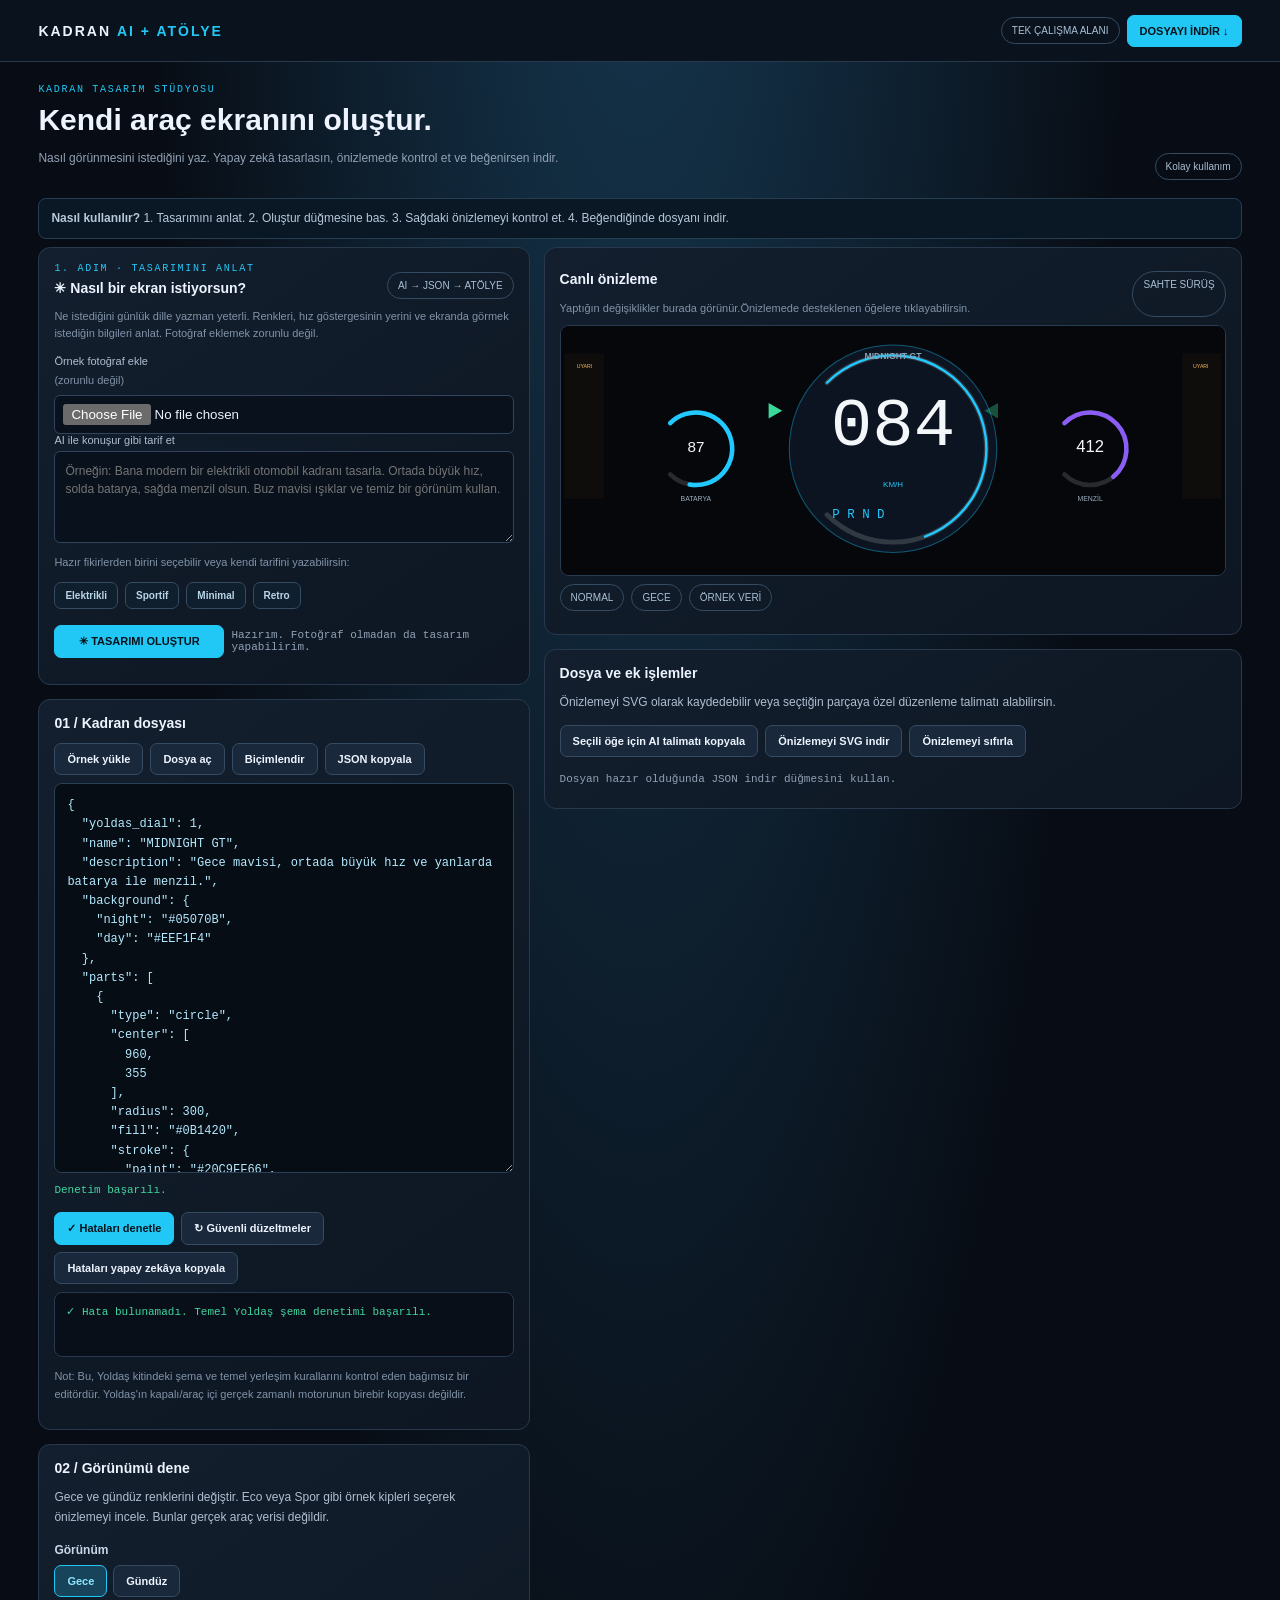
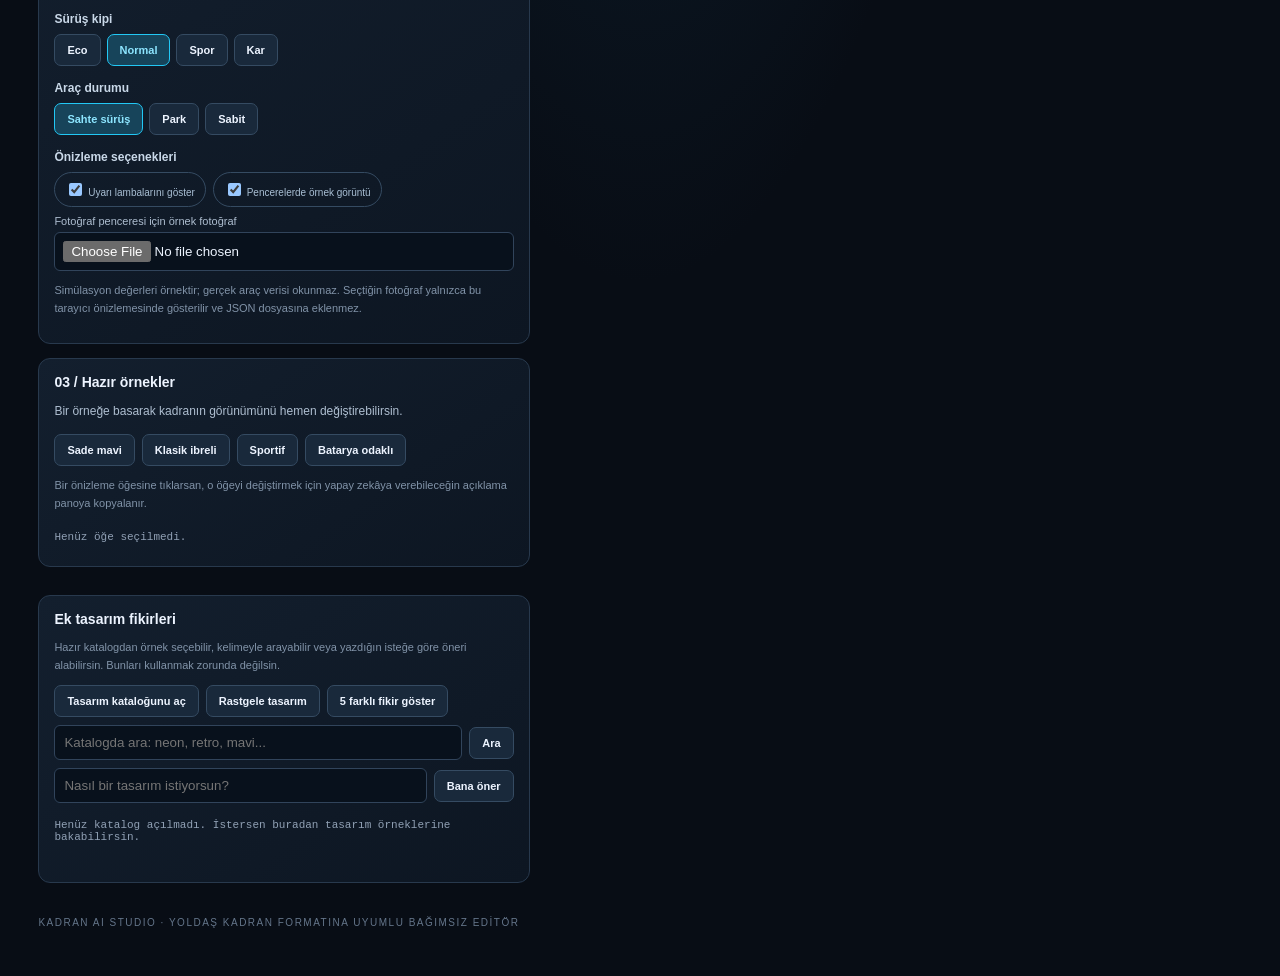
==== commit 13c66b4b: "Fix broken AI prompt string and restore working generation flow" ====
--- a/atolye.html
+++ b/atolye.html
@@ -361,8 +361,7 @@
  try{
   const imageData=aiReferenceData||null;
   $("aiStatus").textContent=imageData?"Görselini ve tarifini analiz edip gerçek kadran parçalarını oluşturuyorum…":"Tarifinden sıfırdan kadran parçalarını oluşturuyorum…";
-  const designerPrompt="Kullanıcının isteğini harfiyen takip et. Rastgele başka tema, renk veya araç konsepti ekleme. Yoldaş uyumlu TAM KADRAN JSON'u üret; yalnızca JSON döndür. JSON kök alanları: yoldas_dial (1), name (en fazla 40 karakter), description (en fazla 200 karakter), background:{night:'#RRGGBB',day:'#RRGGBB'}, parts:[...]. parts öğelerinde yalnızca şu türleri kullan: rect,circle,ellipse,line,path,arc,text,scale,group,repeat,scene,gears,signal,bar,ring,clock,nav,media,speed_limit,ready,asset,window. Tuval 1920x720. Tasarımın bütün parçalarını kendin yerleştir; en az 10, en fazla 65 parça üret. Dinamik text value alanlarında speed,rpm,battery,range,power,gear,drive_mode,outside_temp,trip,consumption,odometer değerlerinden uygun olanları kullan. Text öğelerinde text veya value, x,y,size,fill,align,weight alanlarını kullan. arc öğelerinde center,radius,start,sweep,stroke:{paint,width,cap} kullan. ring öğelerinde center,radius,width,value,from,color,track kullan. bar öğelerinde x,y,width,height,value,from,color,track kullan. Renkler geçerli #RRGGBB olsun. Koordinatlar 0-1920 x 0-720 sınırlarında olsun. Kullanıcının istemediği ekrana navigasyon, müzik veya başka araç özellikleri koyma. Kullanıcı bir yerleşim, renk, tema veya öğe belirttiyse onu aynen uygula. Fotoğraf varsa referans al ama kopyalama; fotoğraf yoksa metinden tasarla. Sadece tam Yoldaş JSON nesnesi üret, config üretme.
-KULLANICININ İSTEĞİ: "+prompt;
+  const designerPrompt=prompt
   let result=await aiAskAtelier(imageData,designerPrompt);
   doc=aiToDesign(result,prompt);$("json").value=JSON.stringify(doc,null,2);render();showReport();
   let errors=validate(doc);
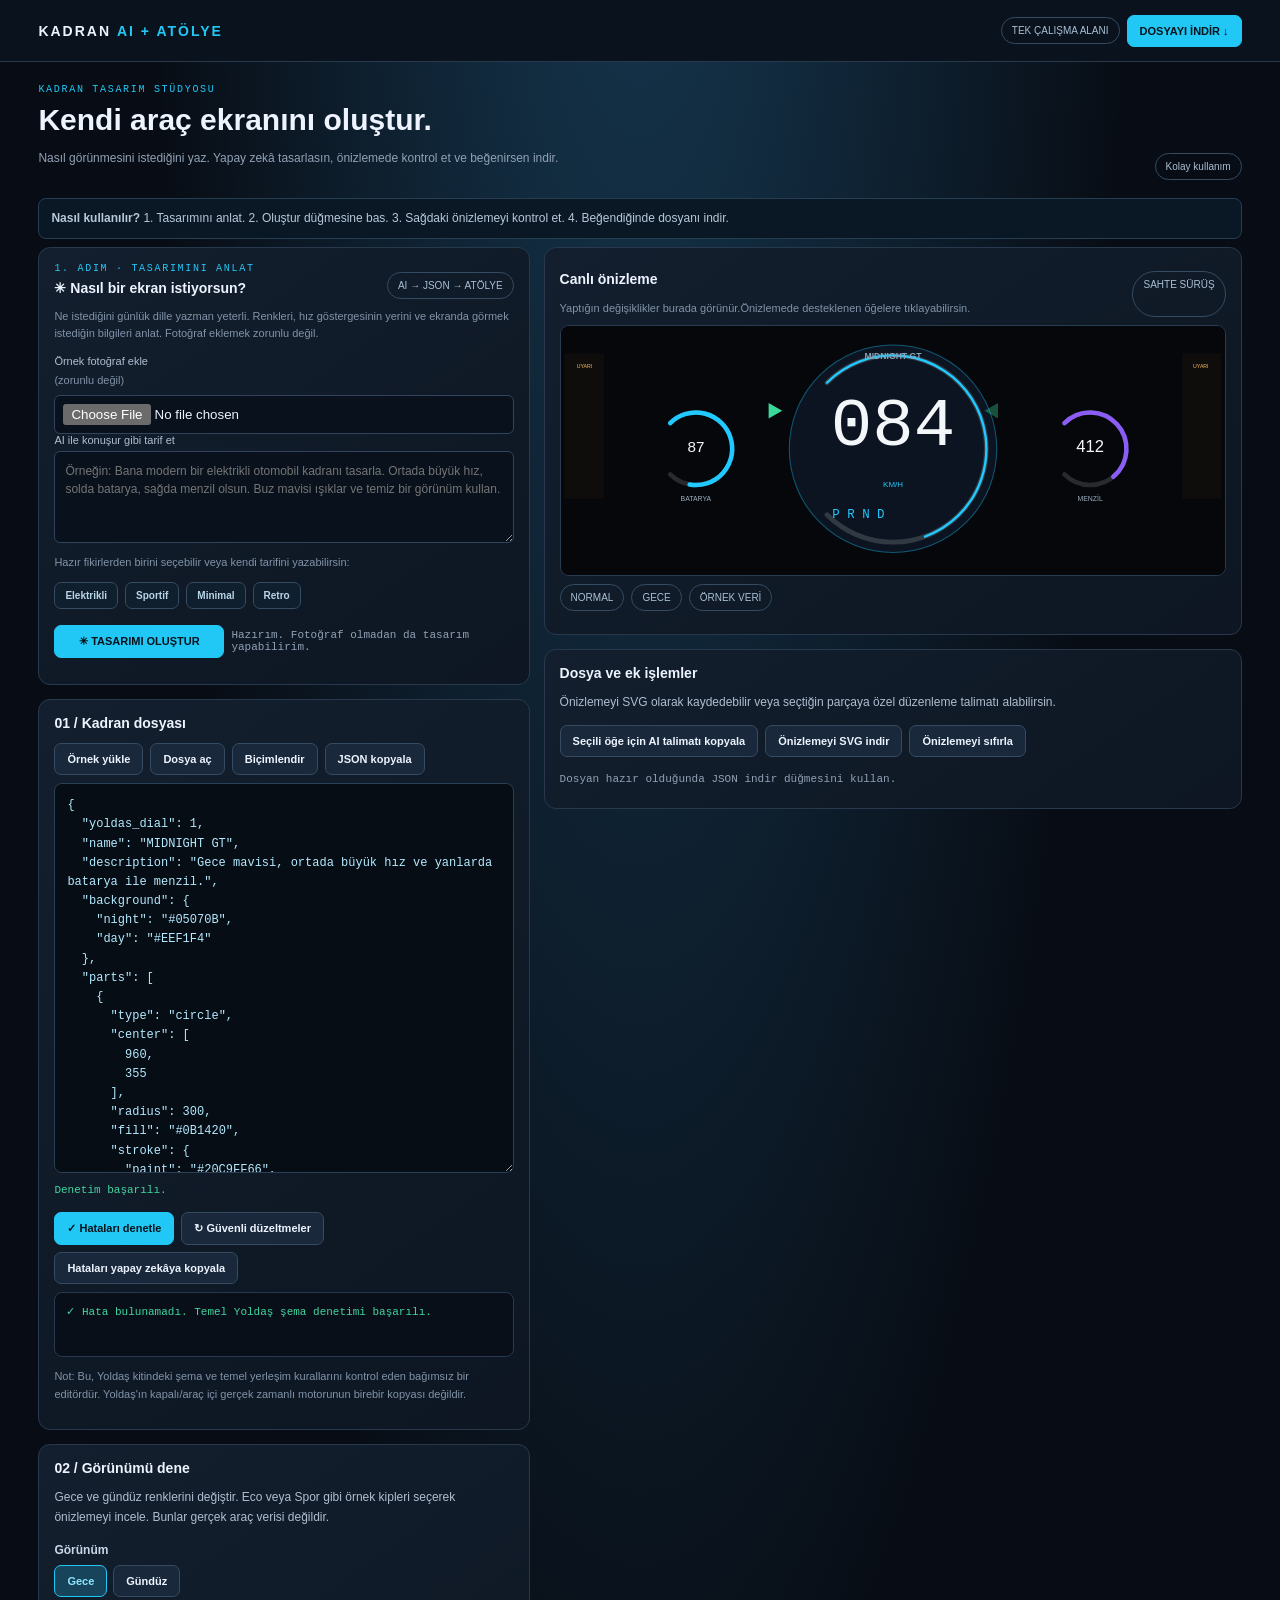
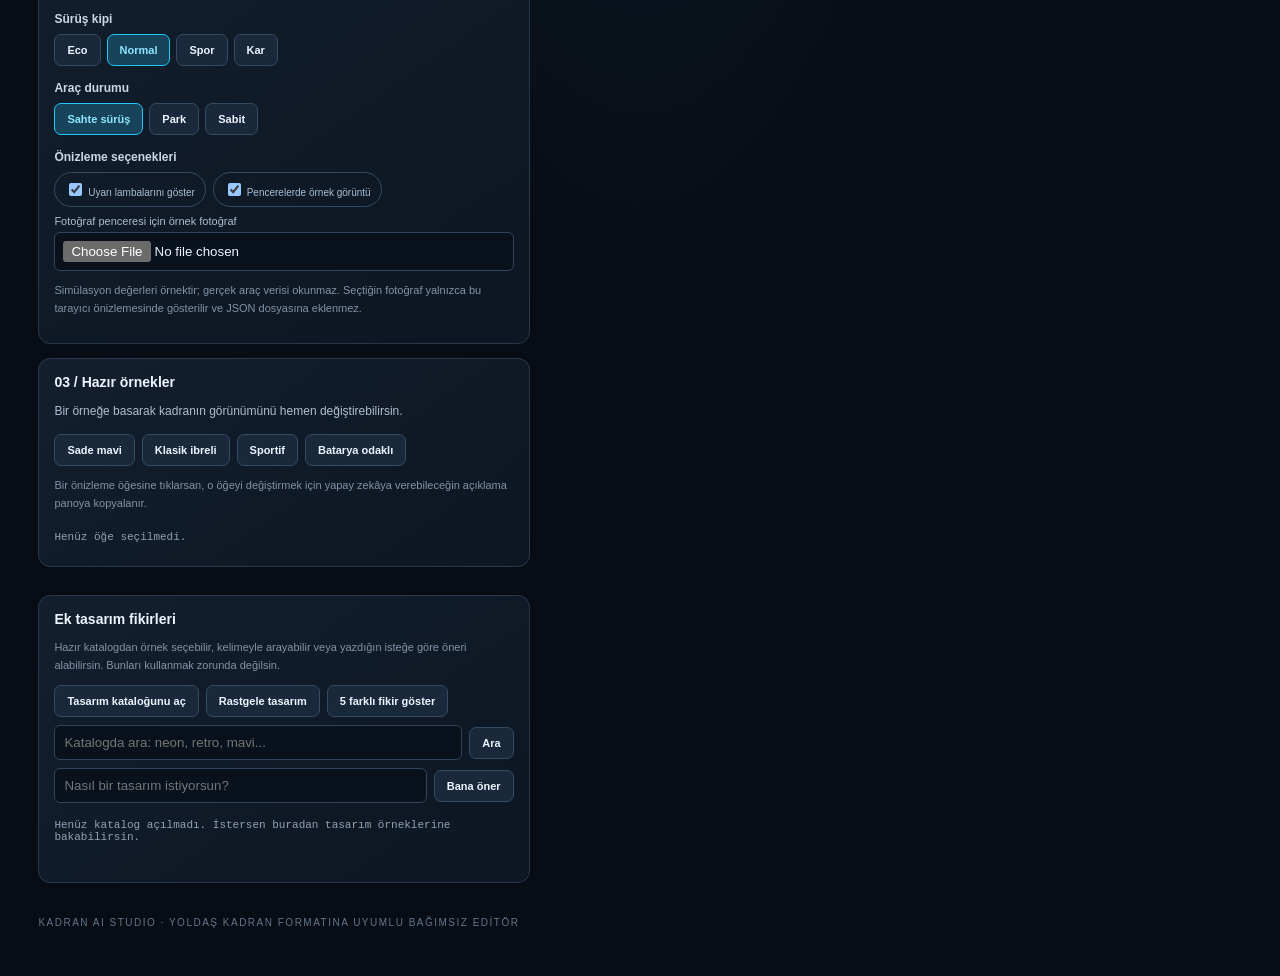
==== commit c2175e86: "Normalize AI dial output and fix schema validation errors" ====
--- a/atolye.html
+++ b/atolye.html
@@ -291,8 +291,31 @@
 }
 function aiSetStatus(message,isGood=false){$("extraStatus").textContent=message;$("extraStatus").style.color=isGood?"#42d6a0":"#ffbd58";}
 function aiToDesign(result,prompt=""){
- if(result&&typeof result==="object"&&Array.isArray(result.parts))return result;
- return aiMakeDial(result||{},prompt);
+ const design=result&&typeof result==="object"&&Array.isArray(result.parts)?structuredClone(result):aiMakeDial(result||{},prompt);
+ design.yoldas_dial=1;
+ if(typeof design.name!=="string"||!design.name.trim())design.name="AI Kadran";
+ design.name=design.name.slice(0,40);
+ if(!design.background||typeof design.background!=="object")design.background={night:"#05070B",day:"#EEF1F4"};
+ if(!Array.isArray(design.parts))design.parts=[];
+ const allowed=new Set(["speed","speed_kmh","speed_mph","speed_limit","power","regen","battery","battery_kwh","battery_temp","range","electric_range","consumption","fuel_level","fuel_range","rpm","outside_temp","odometer","odometer_shown","trip_a_km","trip_b_km","accelerator","charge_power","charge_minutes_left","clock_hour","clock_minute","clock_second","media_position","media_duration","media_progress","personal_range","brake_pedal","trip","trip_minutes","trip_energy","trip_consumption","trip_avg_speed","battery_12v","battery_health","charge_energy","charge_added","cabin_temp","ac_temp","ac_fan","pm25_inside","pm25_outside","tire_pressure_fl","tire_pressure_fr","tire_pressure_rl","tire_pressure_rr","tire_pressure_min","tire_pressure_max","tire_temp_fl","tire_temp_fr","tire_temp_rl","tire_temp_rr","window_fl","window_fr","window_rl","window_rr","sunroof","sunshade","slope","gear","drive_mode","energy_mode","regen_level","odometer_page","time","date","nav_instruction","nav_distance","nav_street","nav_direction","nav_eta","nav_remaining","media_title","media_artist","weather","heading","turn_left","turn_right","turn_left_active","turn_right_active","brake","ready","charging","media_playing","day","nav_active","door_fl","door_fr","door_rl","door_rr","hood","trunk","door_open","locked","headlights","parking_lights","hazard","ac_on","seatbelt_driver","seatbelt_passenger","blind_spot_left","blind_spot_right","charge_plug","trip_active"]);
+ const aliases={fuel:"fuel_level",boost:"power",temp:"outside_temp",temperature:"outside_temp",speedometer:"speed",battery_percent:"battery",kmh:"speed"};
+ for(const p of design.parts){
+  if(!p||typeof p!=="object")continue;
+  if(p.type==="text"){
+   if(typeof p.text==="string")p.text=p.text.slice(0,24);
+   if(typeof p.value==="string"&&!allowed.has(p.value)){
+    const mapped=aliases[p.value];
+    if(mapped)p.value=mapped;
+    else{p.text=String(p.text||p.value).slice(0,24);delete p.value;}
+   }
+   if(typeof p.text==="string"&&/\\d/.test(p.text)&&Number(p.size)>28)p.size=28;
+   if(!p.text&&!p.value&&!p.word&&!p.unit_of){p.text="INFO";p.size=Math.min(24,Math.max(12,Number(p.size)||18));}
+  }
+ }
+ if(!design.parts.some(p=>p?.type==="text"&&p.value==="speed"))design.parts.push({type:"text",value:"speed",x:960,y:390,align:"center",size:180,fill:"#F4F7FA"});
+ if(!design.parts.some(p=>p?.type==="gears"||p?.type==="text"&&p.value==="gear"))design.parts.push({type:"gears",x:960,y:570,width:180,size:28,color:"#AAB6C2",active_color:"#20C9FF"});
+ for(const side of ["left","right"])if(!design.parts.some(p=>p?.type==="signal"&&p.side===side))design.parts.push({type:"signal",side,x:side==="left"?700:1220,y:170,size:48});
+ return design;
 }
 async function aiAskAtelier(imageData,prompt){
  const form=new FormData();form.append("prompt",prompt);
@@ -367,7 +390,7 @@
   let errors=validate(doc);
   for(let round=1;errors.length&&round<=2;round++){
    $("aiStatus").textContent="Atölye "+errors.length+" sorun buldu · AI tasarımı düzeltiyor ("+round+"/2)…";
-   const repairPrompt="Aşağıdaki Yoldaş kadran JSON'unu, kullanıcının ilk isteğini ve mevcut görsel düzeni koruyarak düzelt. Sadece bildirilen şema hatalarını düzelt. Çıktı tam Yoldaş JSON'u olmalı; config değil. Yalnızca JSON döndür. Hatalar: "+errors.join(" | ")+"\nKullanıcının ilk isteği: "+prompt+"\nMevcut tam JSON: "+JSON.stringify(doc);
+    const repairPrompt="Sen otomobil gösterge paneli tasarım asistanısın. İlk isteği ve tasarım tarzını koru. Yalnızca geçerli JSON nesnesi döndür; Markdown veya açıklama ekleme. Çıktı Atölye yapılandırması (config) olmalı, parts dizili Yoldaş JSON olmamalı. Desteklenen alanlar: name,maxSpeed,maxRpm,theme,accent,secondary,speed,rpm,units,layout,gaugeStyle,centerText,subtitle. layout değerleri: dual-dial, single-dial, horizontal, minimal. gaugeStyle değerleri: neon, solid, minimal. Renkler #RRGGBB biçiminde olmalı. Kullanıcının isteği: "+prompt+"\nDoğrulama hataları: "+errors.join(" | ")+"\nMevcut tasarım yapılandırması: "+JSON.stringify(result)+"\nMevcut önizleme JSON özeti: "+JSON.stringify({name:doc.name,parts:doc.parts?.length});
    result=await aiAskAtelier(imageData,repairPrompt);
    doc=aiToDesign(result,prompt);$("json").value=JSON.stringify(doc,null,2);render();showReport();errors=validate(doc);
   }
@@ -434,11 +457,17 @@
  runLibraryAction("/search?q="+encodeURIComponent(q),"Arama");
 };
 $("librarySearch").addEventListener("keydown",e=>{if(e.key==="Enter")$("searchLibrary").click();});
-$("recommendLibrary").onclick=()=>{
+$("recommendLibrary").onclick=async()=>{
  const q=$("recommendPrompt").value.trim();if(!q){libraryStatus("Öneri almak için tasarım isteğini yaz.");return;}
- runLibraryAction("/recommend?q="+encodeURIComponent(q),"AI önerisi");
+ const form=new FormData();form.append("prompt",q);libraryStatus("AI önerileri hazırlanıyor…");
+ try{const data=await libraryRequest("/recommend",{method:"POST",body:form});showLibraryItems(libraryItems(data),"AI önerisi");}
+ catch(e){libraryStatus("AI önerisi alınamadı: "+e.message);}
 };
-$("batchLibrary").onclick=()=>runLibraryAction("/batch?count=5","5 tasarım varyasyonu");
+$("batchLibrary").onclick=async()=>{
+ const form=new FormData();form.append("config",JSON.stringify({}));form.append("count","5");libraryStatus("5 farklı tasarım hazırlanıyor…");
+ try{const data=await libraryRequest("/batch",{method:"POST",body:form});showLibraryItems(libraryItems(data),"5 tasarım varyasyonu");}
+ catch(e){libraryStatus("Varyasyonlar hazırlanamadı: "+e.message);}
+};
 
 const incoming=localStorage.getItem("kadran_atolye_json");if(incoming){try{doc=JSON.parse(incoming)}catch{doc=structuredClone(sample)}}$("json").value=JSON.stringify(doc,null,2);render();showReport();
 </script>
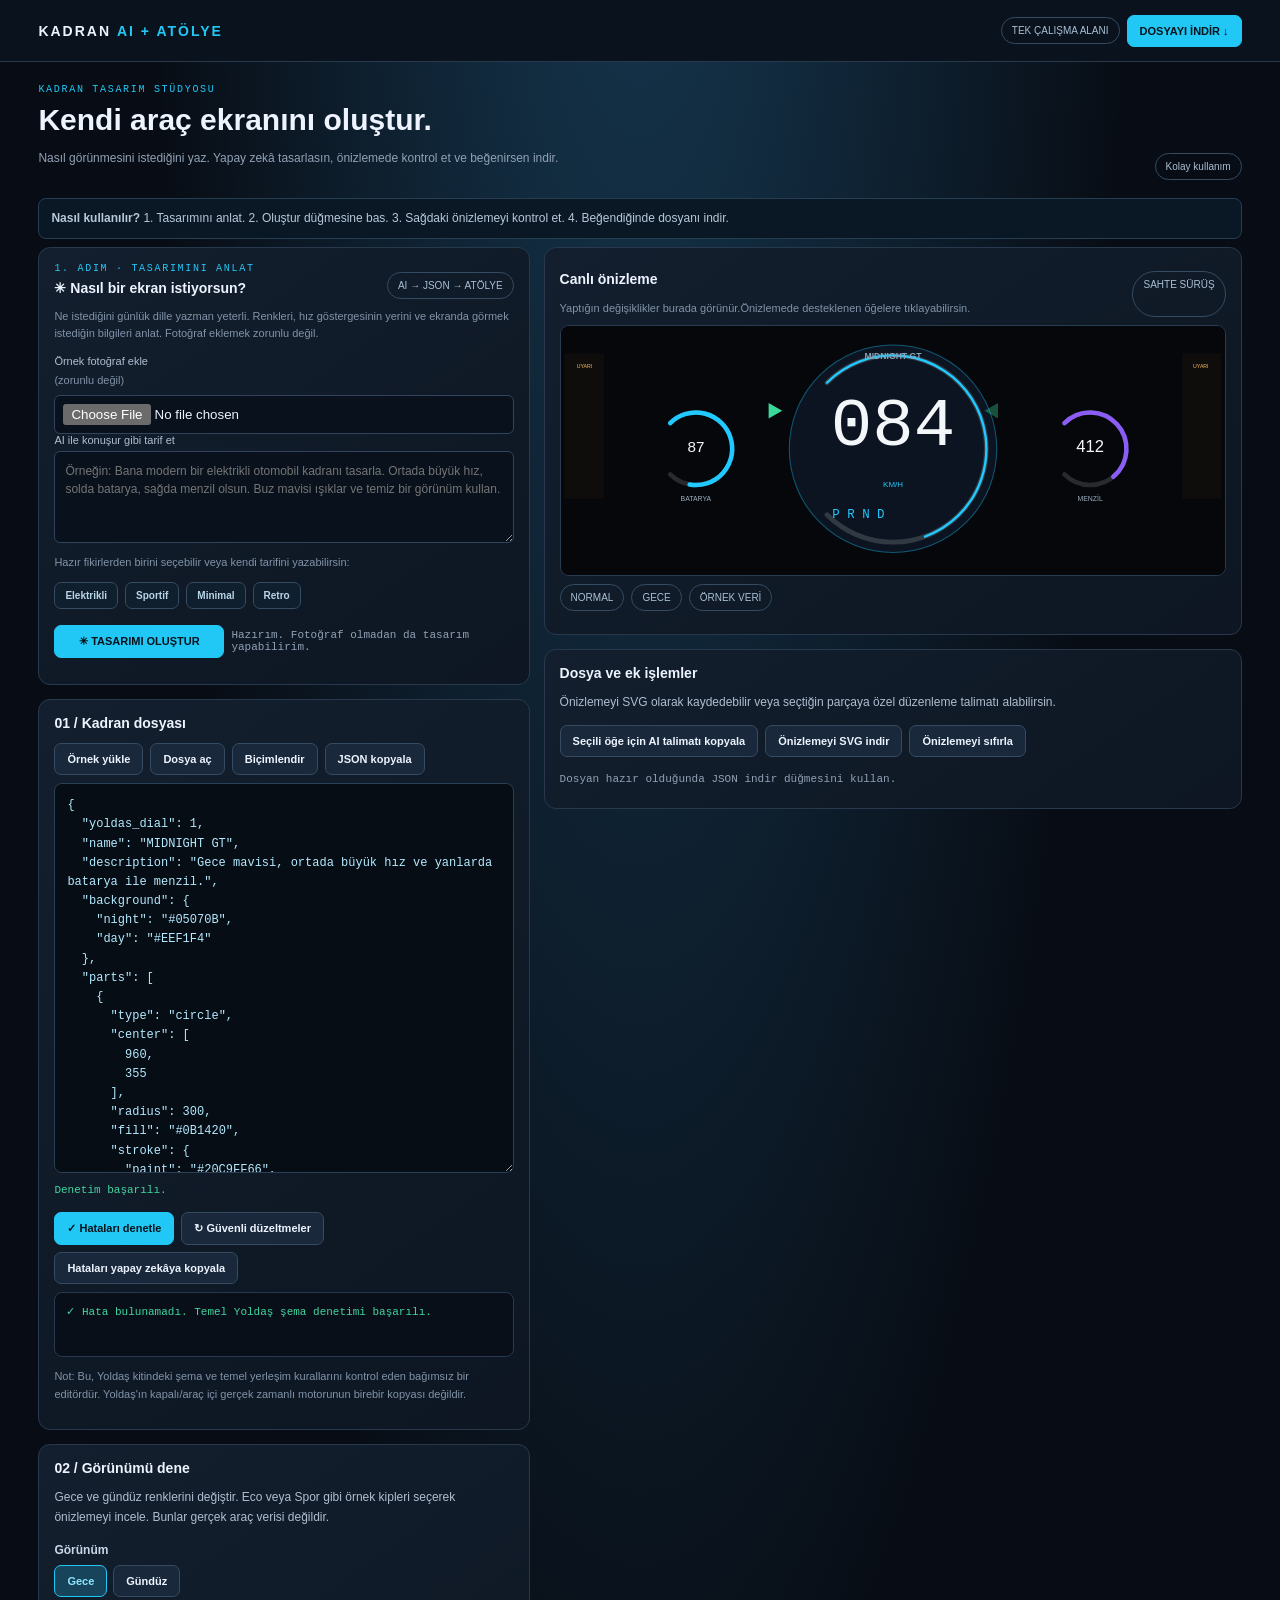
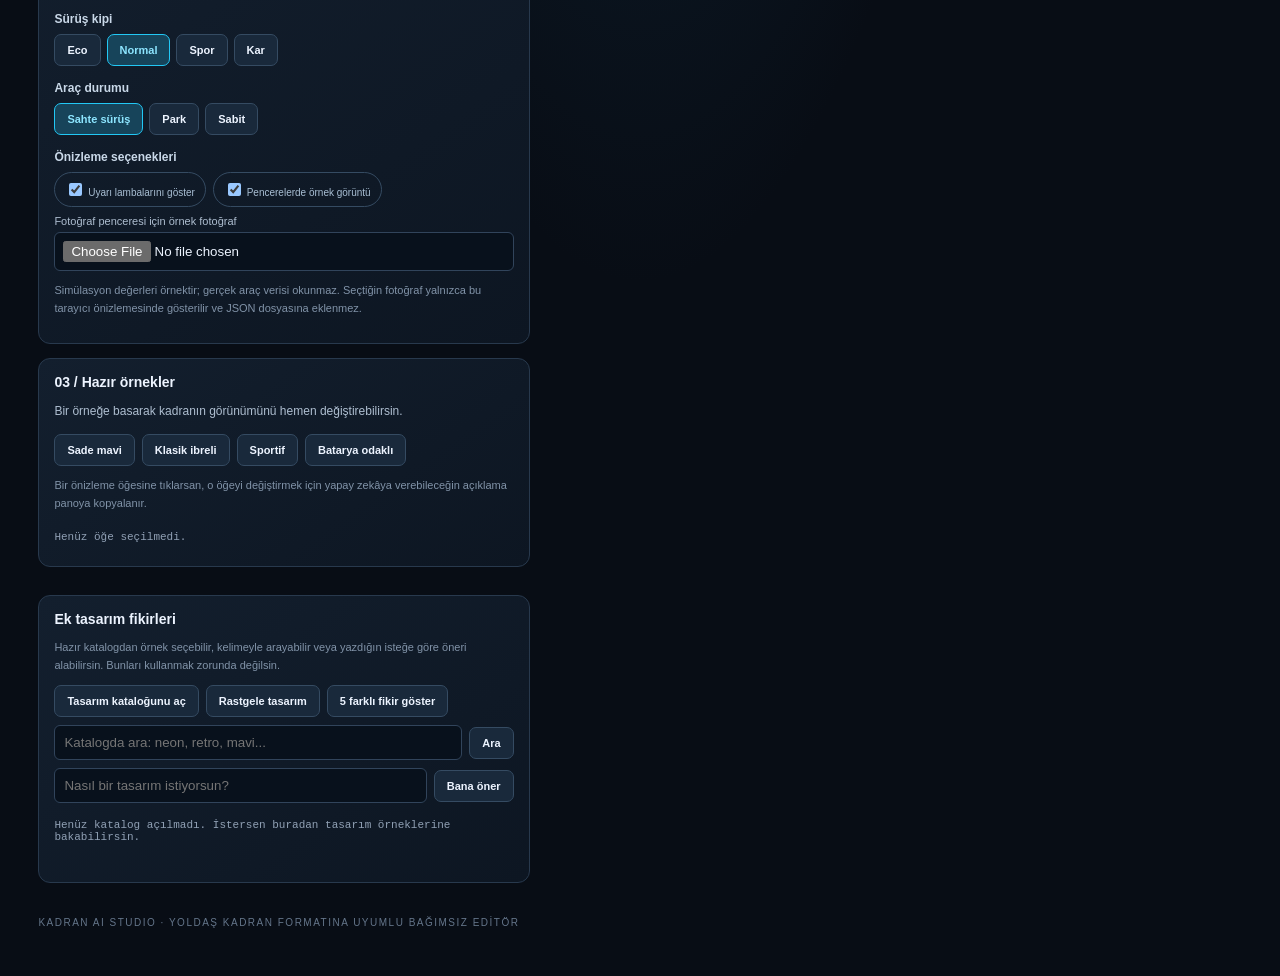
==== commit fd0fe2b5: "Make AI dial palette respond uniquely to each prompt" ====
--- a/atolye.html
+++ b/atolye.html
@@ -238,7 +238,8 @@
   {re:/pembe|pink|rose/i,a:"#F472B6",b:"#A78BFA",name:"ROSE"},
   {re:/beyaz|white|gümüş|gumus|silver|minimal|sade/i,a:"#DCE6F2",b:"#7C9AB8",name:"PURE"}
  ];
- const palette=palettes.find(p=>p.re.test(prompt))||(race?palettes[0]:null);
+ let promptHash=2166136261;for(let i=0;i<prompt.length;i++)promptHash=Math.imul(promptHash^prompt.charCodeAt(i),16777619)>>>0;
+ const palette=palettes.find(p=>p.re.test(prompt))||palettes[promptHash%palettes.length];
  const accent=palette?palette.a:(typeof c.accent==="string"&&/^#[0-9a-fA-F]{6}$/.test(c.accent)?c.accent:"#20C9FF");
  const secondary=palette?palette.b:(typeof c.secondary==="string"&&/^#[0-9a-fA-F]{6}$/.test(c.secondary)?c.secondary:"#8B5CF6");
  const rawTitle=palette?(race?"GT "+palette.name+" // TRACK MODE":palette.name+" // DIGITAL COCKPIT"):(c.name||prompt.replace(/[\r\n]+/g," ").slice(0,34).toUpperCase()||"DIGITAL COCKPIT");
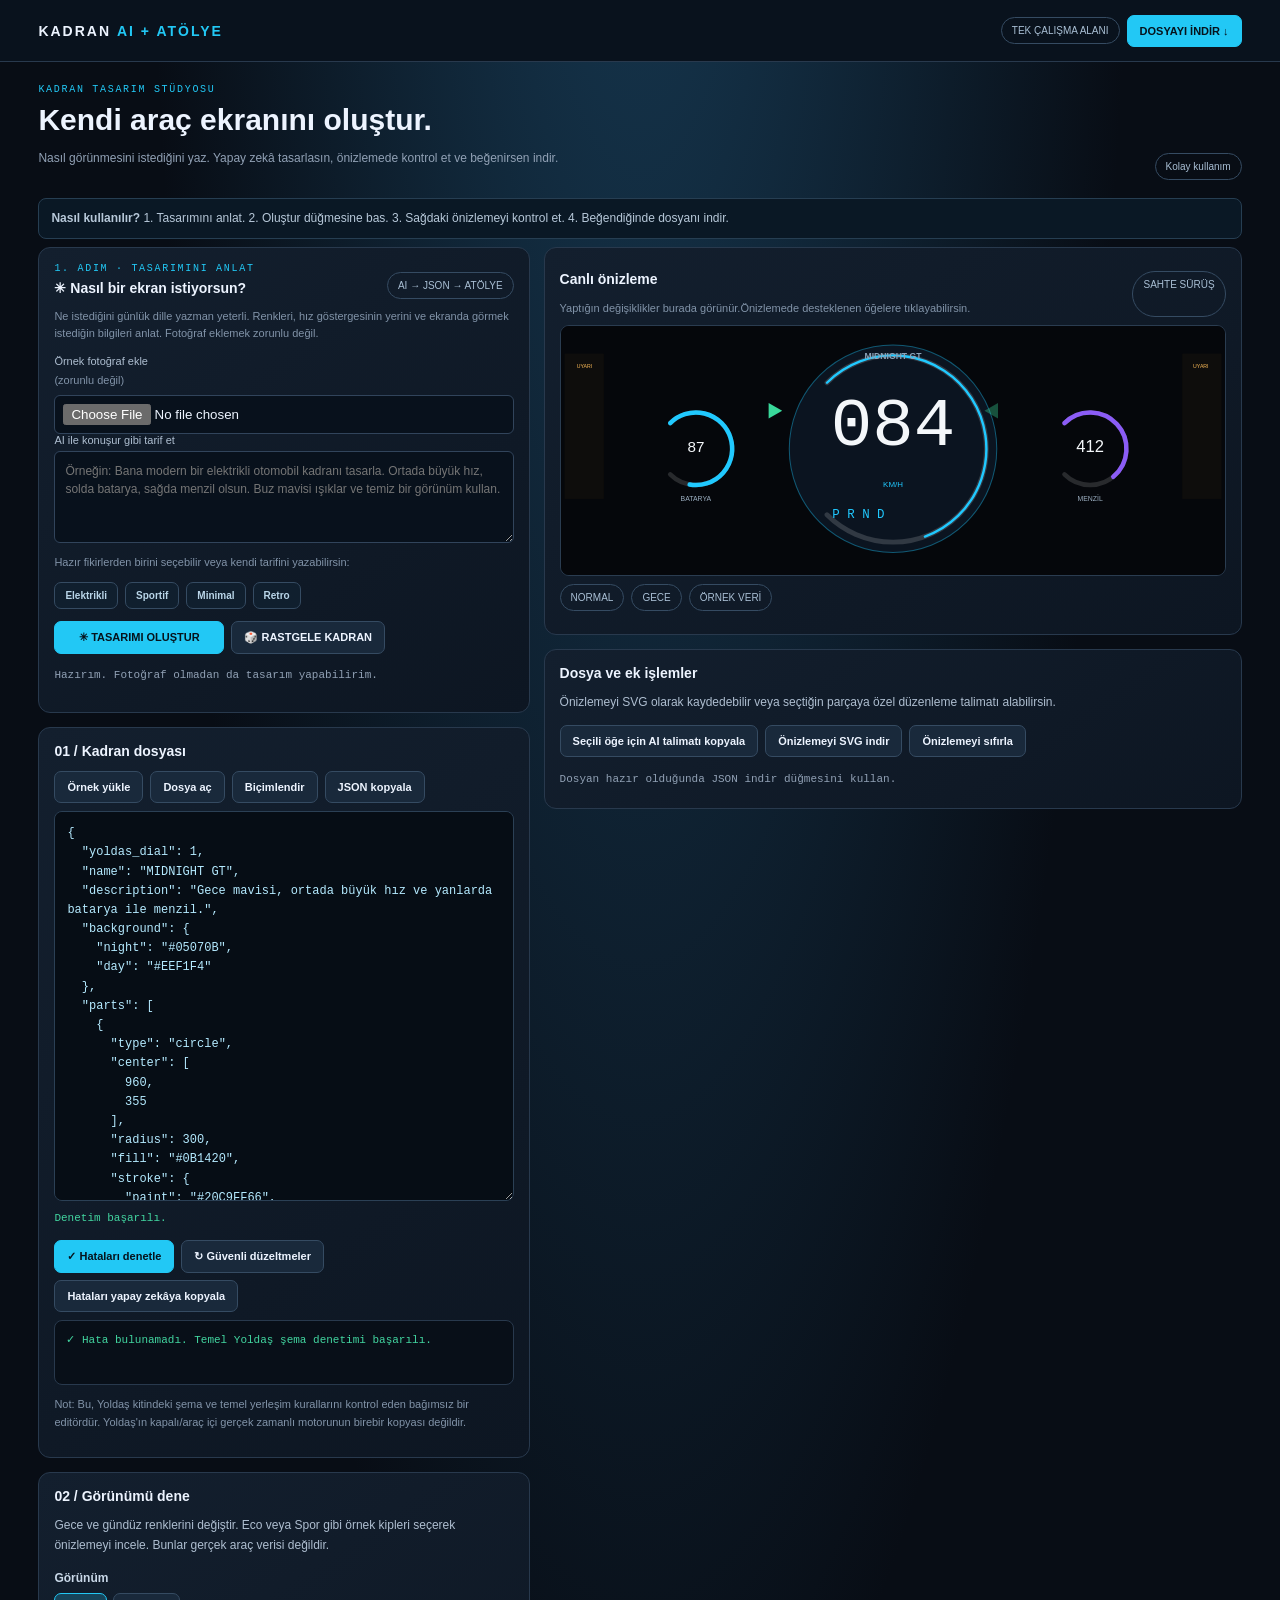
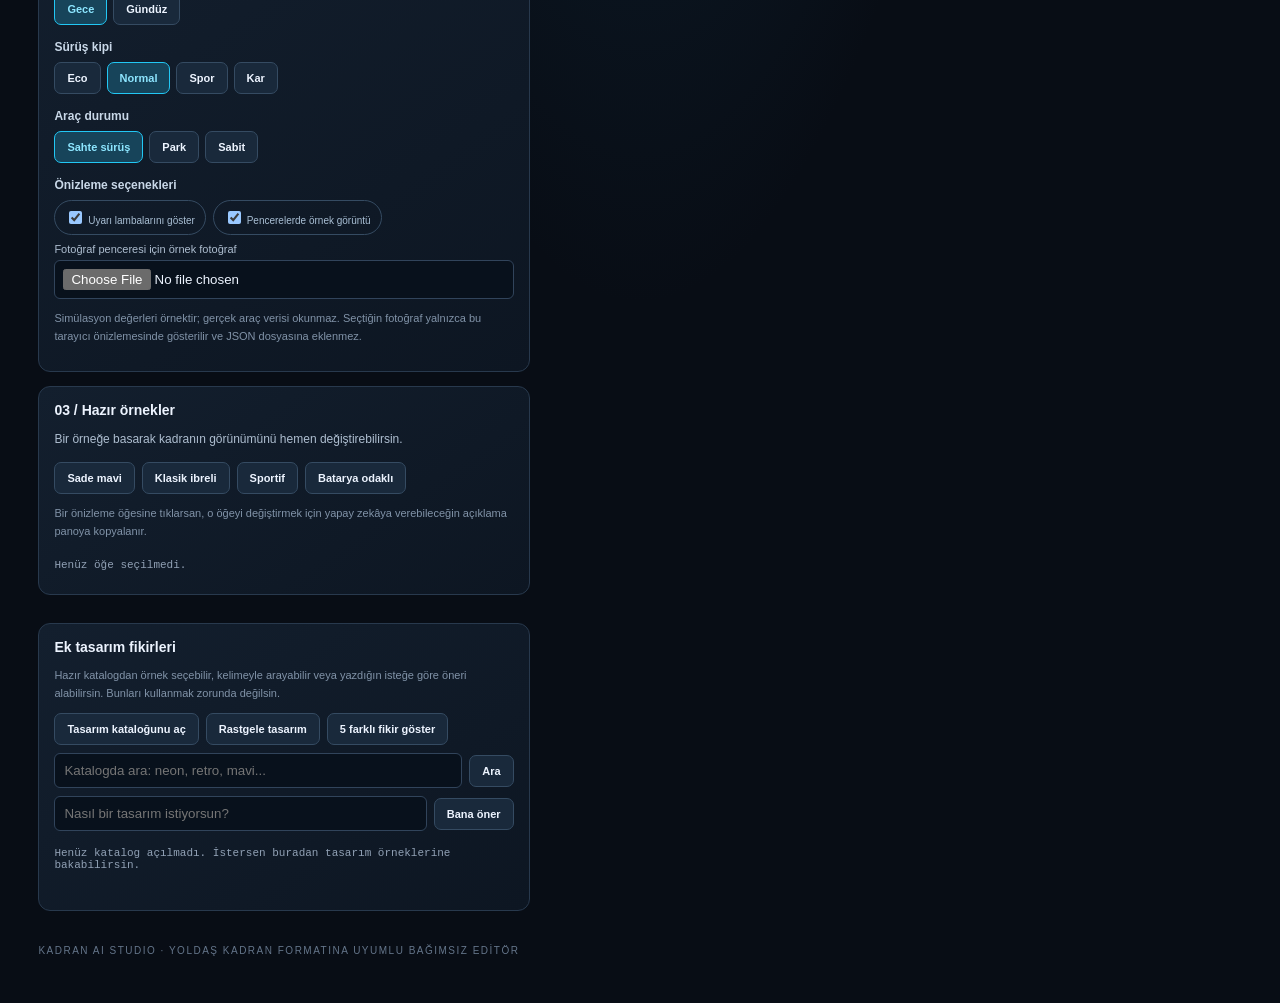
==== commit 176eb397: "Add varied dial layouts and random dial button" ====
--- a/atolye.html
+++ b/atolye.html
@@ -33,7 +33,7 @@
  <img id="aiRefPreview" class="photo-preview" hidden alt="AI referans görseli">
  <label class="field">AI ile konuşur gibi tarif et<textarea id="aiPrompt" class="ai-prompt" placeholder="Örneğin: Bana modern bir elektrikli otomobil kadranı tasarla. Ortada büyük hız, solda batarya, sağda menzil olsun. Buz mavisi ışıklar ve temiz bir görünüm kullan."></textarea></label>
  <p class="hint">Hazır fikirlerden birini seçebilir veya kendi tarifini yazabilirsin:</p><div class="row ai-ideas"><button type="button" data-ai-idea="Modern elektrikli otomobil tarzında; buz mavisi ışıklar, ortada büyük hız göstergesi, solda batarya ve sağda menzil.">Elektrikli</button><button type="button" data-ai-idea="Kırmızı detaylı, sportif ve agresif görünümlü dijital otomobil kadranı. Büyük hız göstergesi ve belirgin devir alanı olsun.">Sportif</button><button type="button" data-ai-idea="Sade, premium ve minimal bir kadran. Az çizgi, okunaklı rakamlar, yumuşak beyaz ve gümüş tonları.">Minimal</button><button type="button" data-ai-idea="Retro-fütüristik kadran; analog gösterge hissi, amber ışıklar ve modern dijital bilgiler.">Retro</button></div>
- <div class="row"><button id="aiGenerate" class="primary">✳ TASARIMI OLUŞTUR</button><span id="aiStatus" class="status" aria-live="polite">Hazırım. Fotoğraf olmadan da tasarım yapabilirim.</span></div>
+ <div class="row"><button id="aiGenerate" class="primary">✳ TASARIMI OLUŞTUR</button><button type="button" id="randomDial">🎲 RASTGELE KADRAN</button><span id="aiStatus" class="status" aria-live="polite">Hazırım. Fotoğraf olmadan da tasarım yapabilirim.</span></div>
 </div>
 <div class="panel"><h2>01 / Kadran dosyası</h2><div class="row"><button id="sample">Örnek yükle</button><button id="import">Dosya aç</button><input class="file" id="file" type="file" accept=".json,application/json"><button id="format">Biçimlendir</button><button id="copy">JSON kopyala</button></div><textarea id="json" class="editor" spellcheck="false" aria-label="Yoldaş kadran JSON"></textarea><div class="status" id="status">JSON hazırlanıyor…</div><div class="row"><button id="validate" class="primary">✓ Hataları denetle</button><button id="repair">↻ Güvenli düzeltmeler</button><button id="copyErrors">Hataları yapay zekâya kopyala</button></div><div id="errors" class="report">Henüz denetim yapılmadı.</div><p class="hint">Not: Bu, Yoldaş kitindeki şema ve temel yerleşim kurallarını kontrol eden bağımsız bir editördür. Yoldaş'ın kapalı/araç içi gerçek zamanlı motorunun birebir kopyası değildir.</p></div>
 <div class="panel"><h2>02 / Görünümü dene</h2><p class="help">Gece ve gündüz renklerini değiştir. Eco veya Spor gibi örnek kipleri seçerek önizlemeyi incele. Bunlar gerçek araç verisi değildir.</p><h3>Görünüm</h3><div class="modebar"><button data-theme="night" class="active">Gece</button><button data-theme="day">Gündüz</button></div><h3>Sürüş kipi</h3><div class="modebar"><button data-mode="eco">Eco</button><button data-mode="normal" class="active">Normal</button><button data-mode="sport">Spor</button><button data-mode="snow">Kar</button></div><h3>Araç durumu</h3><div class="modebar"><button data-state="fake" class="active">Sahte sürüş</button><button data-state="park">Park</button><button data-state="fixed">Sabit</button></div><h3>Önizleme seçenekleri</h3><div class="row"><label class="pill"><input id="warnings" type="checkbox" checked> Uyarı lambalarını göster</label><label class="pill"><input id="windows" type="checkbox" checked> Pencerelerde örnek görüntü</label></div><label class="field">Fotoğraf penceresi için örnek fotoğraf<input id="photo" type="file" accept="image/*"></label><img id="photoPreview" class="photo-preview" hidden alt="Seçilen fotoğraf önizlemesi"><p class="hint">Simülasyon değerleri örnektir; gerçek araç verisi okunmaz. Seçtiğin fotoğraf yalnızca bu tarayıcı önizlemesinde gösterilir ve JSON dosyasına eklenmez.</p></div>
@@ -226,71 +226,66 @@
 
 function aiMakeDial(c,userPrompt=""){
  const prompt=String(userPrompt||"");
- const race=/yarış|yaris|racing|gt[1-4]|formula|pist|motorsport|race car|yarış otomobili/i.test(prompt);
- // Kullanıcının tarifindeki renk ve tarzı görünür biçimde uygula; AI aynı config'i döndürse bile önizleme değişsin.
+ const hash=s=>{let h=2166136261;for(let i=0;i<s.length;i++)h=Math.imul(h^s.charCodeAt(i),16777619)>>>0;return h};
+ const seed=hash(prompt+"|"+String(c.name||""));
+ const race=/yarış|yaris|racing|formula|pist|motorsport/i.test(prompt);
  const palettes=[
-  {re:/kırmızı|kirmizi|red|yarış|yaris|racing|formula|pist/i,a:"#FF303B",b:"#FFB12B",name:"REDLINE"},
-  {re:/mavi|blue|buz|ice|elektrik/i,a:"#20C9FF",b:"#8B5CF6",name:"ELECTRIC"},
-  {re:/mor|purple|violet/i,a:"#A855F7",b:"#EC4899",name:"VIOLET"},
-  {re:/yeşil|yesil|green|eco/i,a:"#32D583",b:"#A3E635",name:"ECO DRIVE"},
-  {re:/turuncu|orange|amber/i,a:"#FF8A30",b:"#FFD166",name:"SUNSET"},
-  {re:/sarı|sari|yellow/i,a:"#FACC15",b:"#FB923C",name:"GOLD"},
-  {re:/pembe|pink|rose/i,a:"#F472B6",b:"#A78BFA",name:"ROSE"},
-  {re:/beyaz|white|gümüş|gumus|silver|minimal|sade/i,a:"#DCE6F2",b:"#7C9AB8",name:"PURE"}
+  {a:"#20C9FF",b:"#8B5CF6",bg:"#06111B",name:"ICE VECTOR"},
+  {a:"#FF3B45",b:"#FFB12B",bg:"#14090B",name:"REDLINE"},
+  {a:"#A855F7",b:"#EC4899",bg:"#100817",name:"VIOLET"},
+  {a:"#32D583",b:"#A3E635",bg:"#06130D",name:"ECO PULSE"},
+  {a:"#FACC15",b:"#FB923C",bg:"#151006",name:"GOLD RUSH"},
+  {a:"#E6EDF5",b:"#7890A8",bg:"#0A1018",name:"MONOCHROME"}
  ];
- let promptHash=2166136261;for(let i=0;i<prompt.length;i++)promptHash=Math.imul(promptHash^prompt.charCodeAt(i),16777619)>>>0;
- const palette=palettes.find(p=>p.re.test(prompt))||palettes[promptHash%palettes.length];
- const accent=palette?palette.a:(typeof c.accent==="string"&&/^#[0-9a-fA-F]{6}$/.test(c.accent)?c.accent:"#20C9FF");
- const secondary=palette?palette.b:(typeof c.secondary==="string"&&/^#[0-9a-fA-F]{6}$/.test(c.secondary)?c.secondary:"#8B5CF6");
- const rawTitle=palette?(race?"GT "+palette.name+" // TRACK MODE":palette.name+" // DIGITAL COCKPIT"):(c.name||prompt.replace(/[\r\n]+/g," ").slice(0,34).toUpperCase()||"DIGITAL COCKPIT");
- const title=String(rawTitle).replace(/[\r\n]+/g," ").slice(0,40);
- const maxSpeed=Math.min(400,Math.max(80,Number(c.maxSpeed)||(race?350:240)));
- const maxRpm=Math.min(12000,Math.max(3000,Number(c.maxRpm)||(race?9000:8000)));
- const speedColor=accent,txt={night:"#F4F7FA",day:"#17212B"},muted={night:"#9EADBC",day:"#526170"},track={night:"#FFFFFF22",day:"#10151C20"};
- const parts=[
-  {type:"rect",x:0,y:0,width:1920,height:720,fill:{night:"#07090D",day:"#E9EDF1"}},
-  {type:"text",text:title,x:960,y:78,align:"center",size:25,weight:800,spacing:.18,fill:muted},
-  {type:"arc",center:[960,350],radius:292,start:-220,sweep:260,stroke:{paint:track,width:20,cap:"round"}},
-  {type:"arc",center:[960,350],radius:292,start:-220,sweep:260,stroke:{paint:accent,width:7,cap:"round"},glow:{color:accent,size:10,strength:.4}},
-  {type:"text",text:race?"KM/H":"VEHICLE SPEED",x:960,y:245,align:"center",size:20,weight:700,spacing:.15,fill:accent},
-  {type:"text",value:"speed",x:960,y:390,align:"center",size:210,weight:700,font:"tech",fill:txt},
-  {type:"text",text:"MAX "+maxSpeed+" KM/H",x:960,y:435,align:"center",size:17,weight:600,fill:muted},
-  {type:"ring",center:[430,355],radius:132,width:17,start:-220,sweep:260,value:"rpm",from:[0,maxRpm],color:secondary,track:track},
-  {type:"text",value:"rpm",x:430,y:360,align:"center",size:62,weight:700,font:"tech",fill:txt},
-  {type:"text",text:"RPM x1000",x:430,y:420,align:"center",size:17,weight:700,fill:muted},
-  {type:"text",text:"0     2     4     6     8     9",x:430,y:535,align:"center",size:18,weight:700,fill:muted},
-  {type:"text",text:"FUEL",x:1450,y:255,align:"center",size:18,weight:700,fill:muted},
-  {type:"bar",x:1330,y:280,width:240,height:13,height:13,value:"fuel",from:[0,100],color:accent,track:track},
-  {type:"text",value:"fuel",x:1450,y:335,align:"center",size:34,weight:700,fill:txt},
-  {type:"text",text:"TURBO",x:1450,y:410,align:"center",size:18,weight:700,fill:muted},
-  {type:"bar",x:1330,y:435,width:240,height:13,value:"boost",from:[0,3],color:secondary,track:track},
-  {type:"text",value:"boost",x:1450,y:490,align:"center",size:34,weight:700,fill:txt},
-  {type:"text",text:"ENGINE TEMP",x:470,y:610,align:"center",size:16,weight:700,fill:muted},
-  {type:"text",value:"temp",x:470,y:650,align:"center",size:28,weight:700,fill:txt},
-  {type:"text",text:"LAP TIME",x:960,y:590,align:"center",size:16,weight:700,fill:muted},
-  {type:"text",text:"01:24.638",x:960,y:640,align:"center",size:34,weight:700,font:"tech",fill:accent},
-  {type:"gears",x:1250,y:625,width:200,size:30,active_size:42,color:muted,active_color:accent},
-  {type:"signal",side:"left",x:700,y:170,size:48},
-  {type:"signal",side:"right",x:1220,y:170,size:48}
- ];
- if(!race){
-  parts[4]={type:"text",text:"VEHICLE SPEED",x:960,y:245,align:"center",size:20,weight:700,spacing:.15,fill:accent};
-  parts[7]={type:"ring",center:[430,355],radius:132,width:17,start:-220,sweep:260,value:"battery",from:[0,100],color:secondary,track:track};
-  parts[8]={type:"text",value:"battery",x:430,y:360,align:"center",size:62,weight:700,font:"tech",fill:txt};
-  parts[9]={type:"text",text:"BATTERY",x:430,y:420,align:"center",size:17,weight:700,fill:muted};
-  parts[10]={type:"text",text:"CHARGE / POWER",x:430,y:535,align:"center",size:18,weight:700,fill:muted};
-  parts[11]={type:"text",text:"RANGE",x:1450,y:255,align:"center",size:18,weight:700,fill:muted};
-  parts[12]={type:"bar",x:1330,y:280,width:240,height:13,value:"range",from:[0,600],color:accent,track:track};
-  parts[13]={type:"text",value:"range",x:1450,y:335,align:"center",size:34,weight:700,fill:txt};
-  parts[14]={type:"text",text:"POWER",x:1450,y:410,align:"center",size:18,weight:700,fill:muted};
-  parts[15]={type:"bar",x:1330,y:435,width:240,height:13,value:"power",from:[0,200],color:secondary,track:track};
-  parts[16]={type:"text",value:"power",x:1450,y:490,align:"center",size:34,weight:700,fill:txt};
-  parts[17]={type:"text",text:"OUTSIDE TEMP",x:470,y:610,align:"center",size:16,weight:700,fill:muted};
-  parts[18]={type:"text",value:"outside_temp",x:470,y:650,align:"center",size:28,weight:700,fill:txt};
+ const p=palettes.find(x=>new RegExp(x.name==="REDLINE"?"kırmızı|kirmizi|red":x.name==="ICE VECTOR"?"mavi|blue|buz":x.name==="VIOLET"?"mor|purple":x.name==="ECO PULSE"?"yeşil|yesil|green":x.name==="GOLD RUSH"?"sarı|sari|yellow":"monochrome|gri|silver","i").test(prompt))||palettes[seed%palettes.length];
+ const accent=c.accent&&/^#[0-9a-f]{6}$/i.test(c.accent)?c.accent:p.a;
+ const secondary=c.secondary&&/^#[0-9a-f]{6}$/i.test(c.secondary)?c.secondary:p.b;
+ const bg=p.bg,white="#F4F7FA",muted="#91A3B6",track="#FFFFFF25";
+ const maxSpeed=Math.min(400,Math.max(80,Number(c.maxSpeed)|| (race?350:240)));
+ const layouts=["dual-dial","single-dial","horizontal","minimal"];
+ const layout=layouts.includes(c.layout)?c.layout:layouts[seed%layouts.length];
+ const style=["neon","solid","minimal"].includes(c.gaugeStyle)?c.gaugeStyle:"neon";
+ const title=String(c.name||p.name).replace(/[\\r\\n]+/g," ").slice(0,40);
+ const glow=style==="neon"?{color:accent,size:13,strength:.45}:undefined;
+ const parts=[{type:"rect",x:0,y:0,width:1920,height:720,fill:bg},
+  {type:"text",text:title,x:960,y:65,align:"center",size:24,weight:800,spacing:.15,fill:muted},
+  {type:"text",value:"speed",x:960,y:365,align:"center",size:style==="minimal"?190:210,weight:700,font:"tech",fill:white},
+  {type:"text",text:"KM/H",x:960,y:420,align:"center",size:20,weight:700,fill:accent},
+  {type:"gears",x:960,y:625,width:210,size:29,color:muted,active_color:accent},
+  {type:"signal",side:"left",x:690,y:145,size:44},{type:"signal",side:"right",x:1230,y:145,size:44}];
+ if(layout==="dual-dial"){
+  parts.push({type:"arc",center:[960,355],radius:285,start:-220,sweep:260,stroke:{paint:track,width:style==="solid"?26:18,cap:"round"}},
+   {type:"arc",center:[960,355],radius:285,start:-220,sweep:220,stroke:{paint:accent,width:style==="solid"?10:6,cap:"round"},glow},
+   {type:"ring",center:[410,355],radius:112,width:15,value:"battery",from:[0,100],color:secondary,track},
+   {type:"text",value:"battery",x:410,y:365,align:"center",size:48,fill:white},
+   {type:"text",text:"BATARYA",x:410,y:505,align:"center",size:18,fill:muted},
+   {type:"ring",center:[1510,355],radius:112,width:15,value:"range",from:[0,600],color:secondary,track},
+   {type:"text",value:"range",x:1510,y:365,align:"center",size:48,fill:white},
+   {type:"text",text:"MENZİL",x:1510,y:505,align:"center",size:18,fill:muted});
+ }else if(layout==="single-dial"){
+  parts.push({type:"circle",center:[960,355],radius:300,fill:"none",stroke:{paint:track,width:3}},
+   {type:"arc",center:[960,355],radius:275,start:-225,sweep:270,stroke:{paint:accent,width:style==="solid"?16:8,cap:"round"},glow},
+   {type:"scale",shape:"arc",center:[960,355],radius:250,start:-225,sweep:270,range:[0,maxSpeed],major:50,minor:10,width:3,color:white,numbers:{size:22,offset:38,color:muted}},
+   {type:"text",value:"battery",x:760,y:555,align:"center",size:30,fill:secondary},
+   {type:"text",value:"range",x:1160,y:555,align:"center",size:30,fill:secondary});
+ }else if(layout==="horizontal"){
+  parts.push({type:"rect",x:190,y:190,width:1540,height:350,radius:28,fill:"#FFFFFF08",stroke:{paint:track,width:2}},
+   {type:"bar",x:350,y:485,width:1220,height:13,value:"speed",from:[0,maxSpeed],color:accent,track},
+   {type:"ring",center:[390,340],radius:86,width:12,value:"battery",from:[0,100],color:secondary,track},
+   {type:"text",value:"battery",x:390,y:350,align:"center",size:38,fill:white},
+   {type:"text",value:"range",x:1530,y:350,align:"center",size:40,fill:white},
+   {type:"text",text:"BATARYA",x:390,y:465,align:"center",size:16,fill:muted},
+   {type:"text",text:"MENZİL",x:1530,y:465,align:"center",size:16,fill:muted});
+ }else{
+  parts.push({type:"line",from:[960,185],to:[960,515],stroke:{paint:track,width:2}},
+   {type:"text",value:"time",x:960,y:190,align:"center",size:24,fill:muted},
+   {type:"text",value:"battery",x:500,y:535,align:"center",size:34,fill:secondary},
+   {type:"text",value:"range",x:1420,y:535,align:"center",size:34,fill:secondary},
+   {type:"arc",center:[960,355],radius:245,start:-205,sweep:230,stroke:{paint:accent,width:4,cap:"round"},glow});
  }
- return {yoldas_dial:1,name:title,description:race?"AI tarafından oluşturulan yarış otomobili kokpit kadranı.":"AI tarafından oluşturulan otomobil kadranı.",background:{night:race?"#07090D":"#05070B",day:"#EEF1F4"},parts};
-}
-function aiSetStatus(message,isGood=false){$("extraStatus").textContent=message;$("extraStatus").style.color=isGood?"#42d6a0":"#ffbd58";}
+ if(race){parts.push({type:"text",text:"TRACK MODE",x:960,y:105,align:"center",size:17,fill:accent},{type:"text",text:"MAX "+maxSpeed+" KM/H",x:960,y:485,align:"center",size:18,fill:muted});}
+ return {yoldas_dial:1,name:title,description:"AI tarafından oluşturulan "+layout+" yerleşimli "+style+" kadran.",background:{night:bg,day:"#EEF1F4"},parts};
+}
 function aiToDesign(result,prompt=""){
  const design=result&&typeof result==="object"&&Array.isArray(result.parts)?structuredClone(result):aiMakeDial(result||{},prompt);
  design.yoldas_dial=1;
@@ -378,6 +373,19 @@
  reader.onerror=()=>{$("aiStatus").textContent="Görsel okunamadı."};
  reader.readAsDataURL(f);
 };
+$("randomDial").onclick=()=>{
+ const layouts=["dual-dial","single-dial","horizontal","minimal"];
+ const styles=["neon","solid","minimal"];
+ const palettes=[{accent:"#20C9FF",secondary:"#8B5CF6",name:"ICE VECTOR"},{accent:"#FF3B45",secondary:"#FFB12B",name:"REDLINE"},{accent:"#A855F7",secondary:"#EC4899",name:"VIOLET"},{accent:"#32D583",secondary:"#A3E635",name:"ECO PULSE"},{accent:"#FACC15",secondary:"#FB923C",name:"GOLD RUSH"},{accent:"#E6EDF5",secondary:"#7890A8",name:"MONOCHROME"}];
+ const layout=layouts[Math.floor(Math.random()*layouts.length)],style=styles[Math.floor(Math.random()*styles.length)],palette=palettes[Math.floor(Math.random()*palettes.length)];
+ const cfg={name:palette.name+" "+layout.toUpperCase(),layout,gaugeStyle:style,accent:palette.accent,secondary:palette.secondary,maxSpeed:layout==="single-dial"?320:240};
+ doc=aiToDesign(aiMakeDial(cfg,"rastgele "+palette.name+" "+layout), "rastgele kadran");
+ $("json").value=JSON.stringify(doc,null,2);render();showReport();
+ $("aiPrompt").value="Rastgele oluşturulan "+layout+" yerleşimli "+style+" tarzı kadran. "+palette.name+" renkleri.";
+ $("aiStatus").textContent="✓ Rastgele kadran oluşturuldu · "+layout+" / "+style+" / "+palette.name;
+ $("aiStatus").style.color="var(--green)";
+ localStorage.setItem("kadran_atolye_json",JSON.stringify(doc));localStorage.setItem("kadran_atolye_name",doc.name);
+};
 $("aiGenerate").onclick=async()=>{
  const prompt=$("aiPrompt").value.trim();
  if(!prompt){$("aiStatus").textContent="Nasıl bir kadran istediğini birkaç kelimeyle anlatman yeterli.";return}
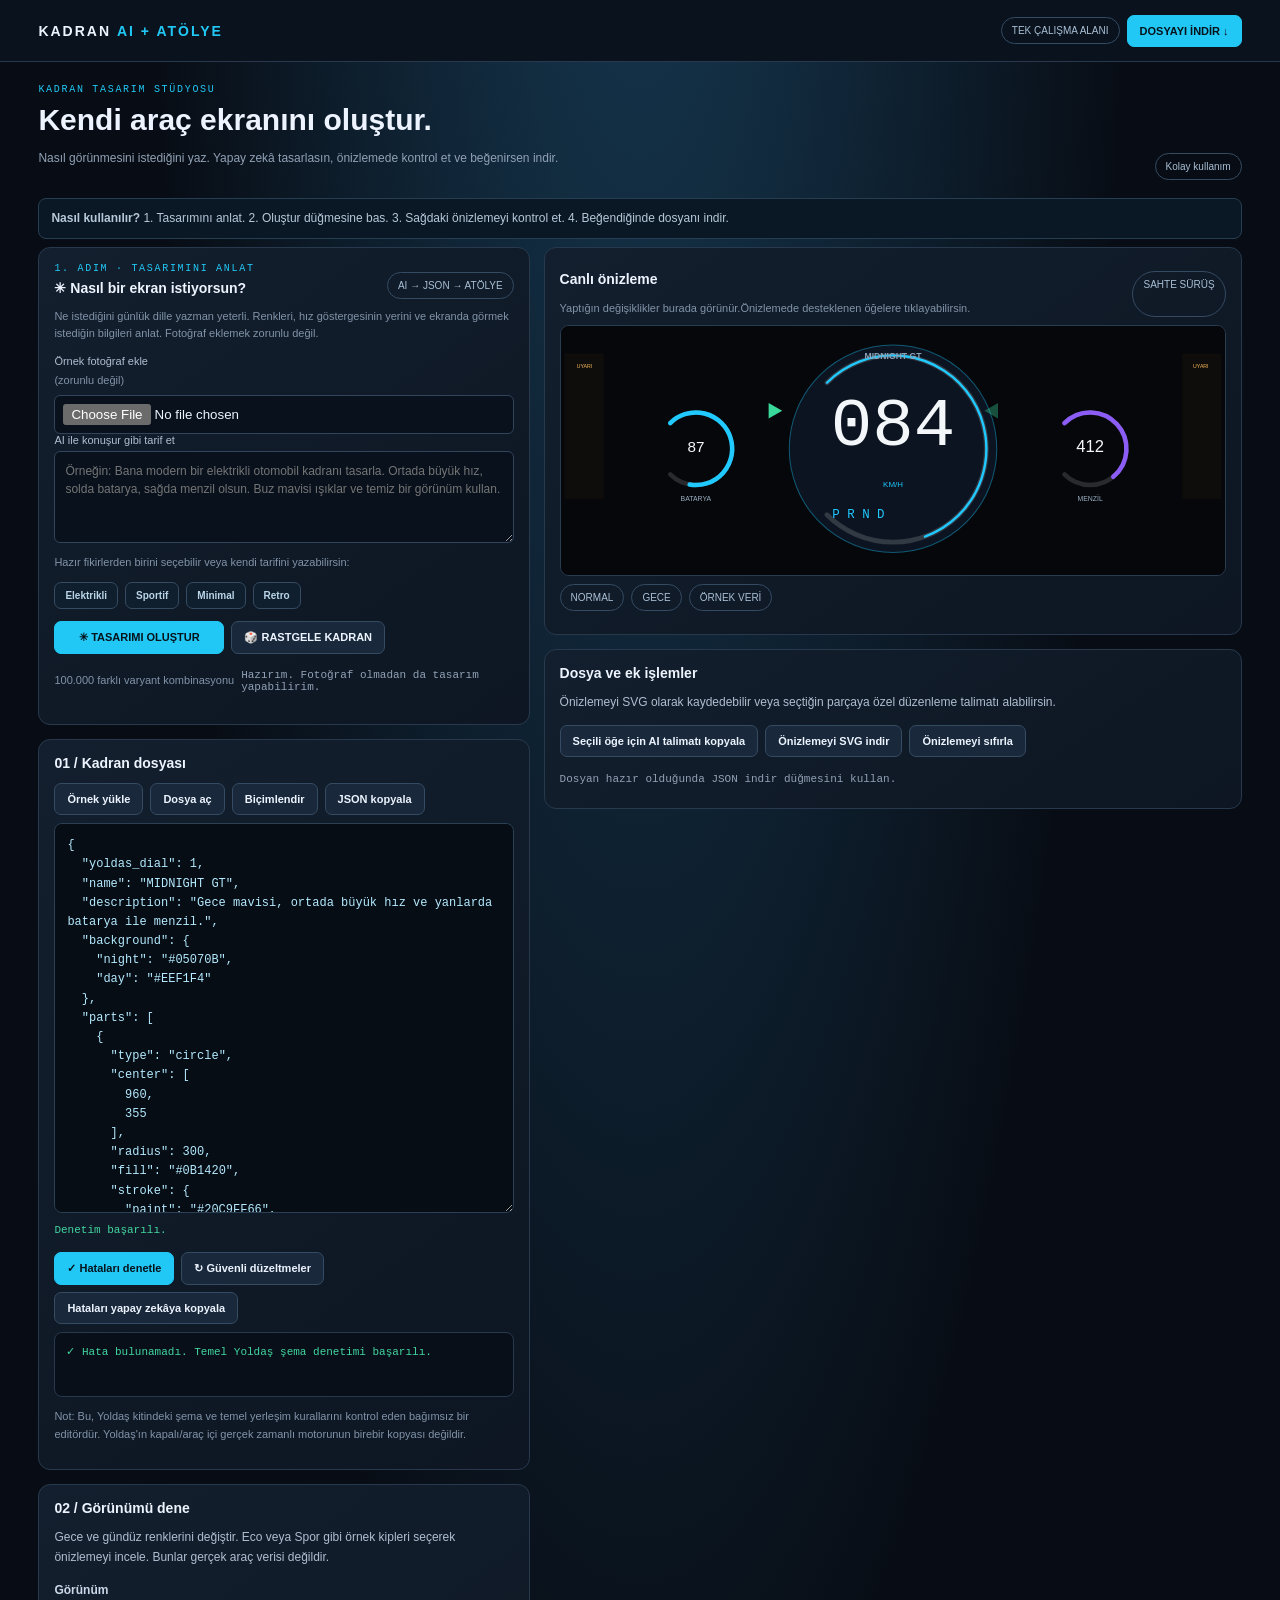
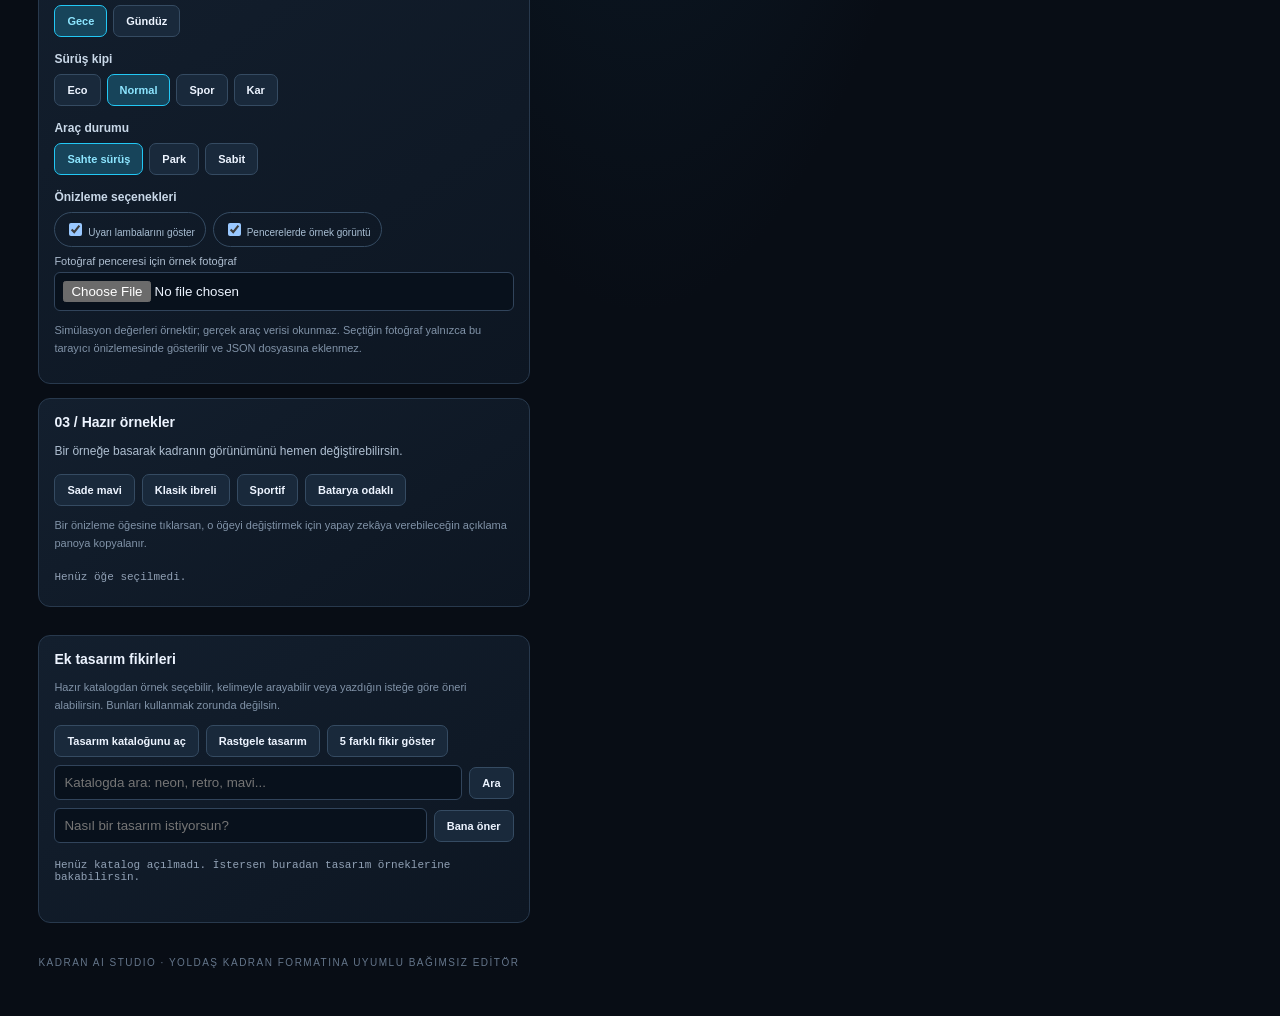
==== commit 54731800: "Expand random dial generator to 100k procedural variants" ====
--- a/atolye.html
+++ b/atolye.html
@@ -33,7 +33,7 @@
  <img id="aiRefPreview" class="photo-preview" hidden alt="AI referans görseli">
  <label class="field">AI ile konuşur gibi tarif et<textarea id="aiPrompt" class="ai-prompt" placeholder="Örneğin: Bana modern bir elektrikli otomobil kadranı tasarla. Ortada büyük hız, solda batarya, sağda menzil olsun. Buz mavisi ışıklar ve temiz bir görünüm kullan."></textarea></label>
  <p class="hint">Hazır fikirlerden birini seçebilir veya kendi tarifini yazabilirsin:</p><div class="row ai-ideas"><button type="button" data-ai-idea="Modern elektrikli otomobil tarzında; buz mavisi ışıklar, ortada büyük hız göstergesi, solda batarya ve sağda menzil.">Elektrikli</button><button type="button" data-ai-idea="Kırmızı detaylı, sportif ve agresif görünümlü dijital otomobil kadranı. Büyük hız göstergesi ve belirgin devir alanı olsun.">Sportif</button><button type="button" data-ai-idea="Sade, premium ve minimal bir kadran. Az çizgi, okunaklı rakamlar, yumuşak beyaz ve gümüş tonları.">Minimal</button><button type="button" data-ai-idea="Retro-fütüristik kadran; analog gösterge hissi, amber ışıklar ve modern dijital bilgiler.">Retro</button></div>
- <div class="row"><button id="aiGenerate" class="primary">✳ TASARIMI OLUŞTUR</button><button type="button" id="randomDial">🎲 RASTGELE KADRAN</button><span id="aiStatus" class="status" aria-live="polite">Hazırım. Fotoğraf olmadan da tasarım yapabilirim.</span></div>
+ <div class="row"><button id="aiGenerate" class="primary">✳ TASARIMI OLUŞTUR</button><button type="button" id="randomDial">🎲 RASTGELE KADRAN</button><span class="hint">100.000 farklı varyant kombinasyonu</span><span id="aiStatus" class="status" aria-live="polite">Hazırım. Fotoğraf olmadan da tasarım yapabilirim.</span></div>
 </div>
 <div class="panel"><h2>01 / Kadran dosyası</h2><div class="row"><button id="sample">Örnek yükle</button><button id="import">Dosya aç</button><input class="file" id="file" type="file" accept=".json,application/json"><button id="format">Biçimlendir</button><button id="copy">JSON kopyala</button></div><textarea id="json" class="editor" spellcheck="false" aria-label="Yoldaş kadran JSON"></textarea><div class="status" id="status">JSON hazırlanıyor…</div><div class="row"><button id="validate" class="primary">✓ Hataları denetle</button><button id="repair">↻ Güvenli düzeltmeler</button><button id="copyErrors">Hataları yapay zekâya kopyala</button></div><div id="errors" class="report">Henüz denetim yapılmadı.</div><p class="hint">Not: Bu, Yoldaş kitindeki şema ve temel yerleşim kurallarını kontrol eden bağımsız bir editördür. Yoldaş'ın kapalı/araç içi gerçek zamanlı motorunun birebir kopyası değildir.</p></div>
 <div class="panel"><h2>02 / Görünümü dene</h2><p class="help">Gece ve gündüz renklerini değiştir. Eco veya Spor gibi örnek kipleri seçerek önizlemeyi incele. Bunlar gerçek araç verisi değildir.</p><h3>Görünüm</h3><div class="modebar"><button data-theme="night" class="active">Gece</button><button data-theme="day">Gündüz</button></div><h3>Sürüş kipi</h3><div class="modebar"><button data-mode="eco">Eco</button><button data-mode="normal" class="active">Normal</button><button data-mode="sport">Spor</button><button data-mode="snow">Kar</button></div><h3>Araç durumu</h3><div class="modebar"><button data-state="fake" class="active">Sahte sürüş</button><button data-state="park">Park</button><button data-state="fixed">Sabit</button></div><h3>Önizleme seçenekleri</h3><div class="row"><label class="pill"><input id="warnings" type="checkbox" checked> Uyarı lambalarını göster</label><label class="pill"><input id="windows" type="checkbox" checked> Pencerelerde örnek görüntü</label></div><label class="field">Fotoğraf penceresi için örnek fotoğraf<input id="photo" type="file" accept="image/*"></label><img id="photoPreview" class="photo-preview" hidden alt="Seçilen fotoğraf önizlemesi"><p class="hint">Simülasyon değerleri örnektir; gerçek araç verisi okunmaz. Seçtiğin fotoğraf yalnızca bu tarayıcı önizlemesinde gösterilir ve JSON dosyasına eklenmez.</p></div>
@@ -246,45 +246,61 @@
  const layout=layouts.includes(c.layout)?c.layout:layouts[seed%layouts.length];
  const style=["neon","solid","minimal"].includes(c.gaugeStyle)?c.gaugeStyle:"neon";
  const title=String(c.name||p.name).replace(/[\\r\\n]+/g," ").slice(0,40);
- const glow=style==="neon"?{color:accent,size:13,strength:.45}:undefined;
+ const variant=Math.abs(Math.floor(Number(c.variant)||seed))%100000;
+ let state=(variant+1)>>>0;const rnd=()=>{state=(Math.imul(state,1664525)+1013904223)>>>0;return state/4294967296;};
+ const pick=(min,max)=>min+rnd()*(max-min);
+ const shiftX=Math.round(pick(-85,85)),shiftY=Math.round(pick(-35,35));
+ const mainRadius=Math.round(pick(245,310)),ringRadius=Math.round(pick(88,126));
+ const arcStart=Math.round(pick(-245,-185)),arcSweep=Math.round(pick(220,295));
+ const speedSize=Math.round(pick(165,225)),titleY=Math.round(pick(48,100));
+ const gearY=Math.round(pick(585,660)),accentWidth=Math.round(pick(4,12));
+ const glow=style==="neon"?{color:accent,size:Math.round(pick(7,18)),strength:.45}:undefined;
  const parts=[{type:"rect",x:0,y:0,width:1920,height:720,fill:bg},
-  {type:"text",text:title,x:960,y:65,align:"center",size:24,weight:800,spacing:.15,fill:muted},
-  {type:"text",value:"speed",x:960,y:365,align:"center",size:style==="minimal"?190:210,weight:700,font:"tech",fill:white},
-  {type:"text",text:"KM/H",x:960,y:420,align:"center",size:20,weight:700,fill:accent},
-  {type:"gears",x:960,y:625,width:210,size:29,color:muted,active_color:accent},
-  {type:"signal",side:"left",x:690,y:145,size:44},{type:"signal",side:"right",x:1230,y:145,size:44}];
+  {type:"text",text:title,x:960+shiftX,y:titleY,align:"center",size:24,weight:800,spacing:.15,fill:muted},
+  {type:"text",value:"speed",x:960+shiftX,y:365+shiftY,align:"center",size:Math.min(speedSize,style==="minimal"?195:225),weight:700,font:"tech",fill:white},
+  {type:"text",text:"KM/H",x:960+shiftX,y:420+shiftY,align:"center",size:20,weight:700,fill:accent},
+  {type:"gears",x:960+shiftX,y:gearY,width:210,size:29,color:muted,active_color:accent},
+  {type:"signal",side:"left",x:690+shiftX,y:145+shiftY,size:44},{type:"signal",side:"right",x:1230-shiftX,y:145+shiftY,size:44}];
  if(layout==="dual-dial"){
-  parts.push({type:"arc",center:[960,355],radius:285,start:-220,sweep:260,stroke:{paint:track,width:style==="solid"?26:18,cap:"round"}},
-   {type:"arc",center:[960,355],radius:285,start:-220,sweep:220,stroke:{paint:accent,width:style==="solid"?10:6,cap:"round"},glow},
-   {type:"ring",center:[410,355],radius:112,width:15,value:"battery",from:[0,100],color:secondary,track},
-   {type:"text",value:"battery",x:410,y:365,align:"center",size:48,fill:white},
-   {type:"text",text:"BATARYA",x:410,y:505,align:"center",size:18,fill:muted},
-   {type:"ring",center:[1510,355],radius:112,width:15,value:"range",from:[0,600],color:secondary,track},
-   {type:"text",value:"range",x:1510,y:365,align:"center",size:48,fill:white},
-   {type:"text",text:"MENZİL",x:1510,y:505,align:"center",size:18,fill:muted});
+  parts.push({type:"arc",center:[960,355],radius:mainRadius,start:arcStart,sweep:arcSweep,stroke:{paint:track,width:style==="solid"?26:18,cap:"round"}},
+   {type:"arc",center:[960,355],radius:mainRadius,start:arcStart,sweep:Math.max(160,arcSweep-25),stroke:{paint:accent,width:style==="solid"?10:6,cap:"round"},glow},
+   {type:"ring",center:[410+shiftX,355+shiftY],radius:ringRadius,width:15,value:"battery",from:[0,100],color:secondary,track},
+   {type:"text",value:"battery",x:410+shiftX,y:365+shiftY,align:"center",size:48,fill:white},
+   {type:"text",text:"BATARYA",x:410+shiftX,y:505+shiftY,align:"center",size:18,fill:muted},
+   {type:"ring",center:[1510+shiftX,355+shiftY],radius:ringRadius,width:15,value:"range",from:[0,600],color:secondary,track},
+   {type:"text",value:"range",x:1510+shiftX,y:365+shiftY,align:"center",size:48,fill:white},
+   {type:"text",text:"MENZİL",x:1510+shiftX,y:505+shiftY,align:"center",size:18,fill:muted});
  }else if(layout==="single-dial"){
-  parts.push({type:"circle",center:[960,355],radius:300,fill:"none",stroke:{paint:track,width:3}},
-   {type:"arc",center:[960,355],radius:275,start:-225,sweep:270,stroke:{paint:accent,width:style==="solid"?16:8,cap:"round"},glow},
-   {type:"scale",shape:"arc",center:[960,355],radius:250,start:-225,sweep:270,range:[0,maxSpeed],major:50,minor:10,width:3,color:white,numbers:{size:22,offset:38,color:muted}},
+  parts.push({type:"circle",center:[960,355],radius:mainRadius+15,fill:"none",stroke:{paint:track,width:3}},
+   {type:"arc",center:[960,355],radius:mainRadius,start:arcStart,sweep:arcSweep,stroke:{paint:accent,width:style==="solid"?16:8,cap:"round"},glow},
+   {type:"scale",shape:"arc",center:[960+shiftX,355+shiftY],radius:mainRadius-25,start:arcStart,sweep:arcSweep,range:[0,maxSpeed],major:50,minor:10,width:3,color:white,numbers:{size:22,offset:38,color:muted}},
    {type:"text",value:"battery",x:760,y:555,align:"center",size:30,fill:secondary},
    {type:"text",value:"range",x:1160,y:555,align:"center",size:30,fill:secondary});
  }else if(layout==="horizontal"){
   parts.push({type:"rect",x:190,y:190,width:1540,height:350,radius:28,fill:"#FFFFFF08",stroke:{paint:track,width:2}},
    {type:"bar",x:350,y:485,width:1220,height:13,value:"speed",from:[0,maxSpeed],color:accent,track},
-   {type:"ring",center:[390,340],radius:86,width:12,value:"battery",from:[0,100],color:secondary,track},
-   {type:"text",value:"battery",x:390,y:350,align:"center",size:38,fill:white},
-   {type:"text",value:"range",x:1530,y:350,align:"center",size:40,fill:white},
-   {type:"text",text:"BATARYA",x:390,y:465,align:"center",size:16,fill:muted},
-   {type:"text",text:"MENZİL",x:1530,y:465,align:"center",size:16,fill:muted});
+   {type:"ring",center:[390+shiftX,340+shiftY],radius:Math.round(ringRadius*.78),width:12,value:"battery",from:[0,100],color:secondary,track},
+   {type:"text",value:"battery",x:390+shiftX,y:350+shiftY,align:"center",size:38,fill:white},
+   {type:"text",value:"range",x:1530-shiftX,y:350+shiftY,align:"center",size:40,fill:white},
+   {type:"text",text:"BATARYA",x:390+shiftX,y:465+shiftY,align:"center",size:16,fill:muted},
+   {type:"text",text:"MENZİL",x:1530-shiftX,y:465+shiftY,align:"center",size:16,fill:muted});
  }else{
   parts.push({type:"line",from:[960,185],to:[960,515],stroke:{paint:track,width:2}},
    {type:"text",value:"time",x:960,y:190,align:"center",size:24,fill:muted},
    {type:"text",value:"battery",x:500,y:535,align:"center",size:34,fill:secondary},
    {type:"text",value:"range",x:1420,y:535,align:"center",size:34,fill:secondary},
-   {type:"arc",center:[960,355],radius:245,start:-205,sweep:230,stroke:{paint:accent,width:4,cap:"round"},glow});
+   {type:"arc",center:[960,355],radius:mainRadius-35,start:arcStart,sweep:arcSweep,stroke:{paint:accent,width:4,cap:"round"},glow});
  }
+ const ornamentCount=2+Math.floor(rnd()*5);
+ for(let i=0;i<ornamentCount;i++){
+  const x=Math.round(pick(90,1830)),y=Math.round(pick(115,610)),len=Math.round(pick(18,95));
+  if(i%3===0)parts.push({type:"line",from:[x,y],to:[Math.min(1870,x+len),y],stroke:{paint:track,width:Math.round(pick(1,4))}});
+  else if(i%3===1)parts.push({type:"circle",center:[x,y],radius:Math.round(pick(2,8)),fill:accent});
+  else parts.push({type:"arc",center:[x,y],radius:Math.round(pick(12,38)),start:Math.round(pick(-180,0)),sweep:Math.round(pick(45,150)),stroke:{paint:secondary,width:Math.round(pick(2,5))}});
+ }
+ parts.push({type:"text",text:"ID "+String(variant).padStart(5,"0"),x:1800,y:685,align:"right",size:12,fill:muted});
  if(race){parts.push({type:"text",text:"TRACK MODE",x:960,y:105,align:"center",size:17,fill:accent},{type:"text",text:"MAX "+maxSpeed+" KM/H",x:960,y:485,align:"center",size:18,fill:muted});}
- return {yoldas_dial:1,name:title,description:"AI tarafından oluşturulan "+layout+" yerleşimli "+style+" kadran.",background:{night:bg,day:"#EEF1F4"},parts};
+ return {yoldas_dial:1,name:title,description:"Rastgele varyant #"+variant+" · "+layout+" yerleşimli "+style+" kadran.",background:{night:bg,day:"#EEF1F4"},parts};
 }
 function aiToDesign(result,prompt=""){
  const design=result&&typeof result==="object"&&Array.isArray(result.parts)?structuredClone(result):aiMakeDial(result||{},prompt);
@@ -377,13 +393,15 @@
  const layouts=["dual-dial","single-dial","horizontal","minimal"];
  const styles=["neon","solid","minimal"];
  const palettes=[{accent:"#20C9FF",secondary:"#8B5CF6",name:"ICE VECTOR"},{accent:"#FF3B45",secondary:"#FFB12B",name:"REDLINE"},{accent:"#A855F7",secondary:"#EC4899",name:"VIOLET"},{accent:"#32D583",secondary:"#A3E635",name:"ECO PULSE"},{accent:"#FACC15",secondary:"#FB923C",name:"GOLD RUSH"},{accent:"#E6EDF5",secondary:"#7890A8",name:"MONOCHROME"}];
+ const variant=Math.floor(Math.random()*100000);
  const layout=layouts[Math.floor(Math.random()*layouts.length)],style=styles[Math.floor(Math.random()*styles.length)],palette=palettes[Math.floor(Math.random()*palettes.length)];
- const cfg={name:palette.name+" "+layout.toUpperCase(),layout,gaugeStyle:style,accent:palette.accent,secondary:palette.secondary,maxSpeed:layout==="single-dial"?320:240};
- doc=aiToDesign(aiMakeDial(cfg,"rastgele "+palette.name+" "+layout), "rastgele kadran");
+ const cfg={name:palette.name+" "+layout.toUpperCase()+" #"+String(variant).padStart(5,"0"),layout,gaugeStyle:style,accent:palette.accent,secondary:palette.secondary,maxSpeed:[180,200,220,240,260,280,300,320,350,380,400][Math.floor(Math.random()*11)],variant};
+ doc=aiToDesign(aiMakeDial(cfg,"rastgele varyant "+variant), "rastgele kadran");
  $("json").value=JSON.stringify(doc,null,2);render();showReport();
- $("aiPrompt").value="Rastgele oluşturulan "+layout+" yerleşimli "+style+" tarzı kadran. "+palette.name+" renkleri.";
- $("aiStatus").textContent="✓ Rastgele kadran oluşturuldu · "+layout+" / "+style+" / "+palette.name;
+ $("aiPrompt").value="Rastgele kadran #"+variant+" · "+layout+" / "+style+" / "+palette.name;
+ $("aiStatus").textContent="✓ Rastgele kadran #"+variant+" oluşturuldu · 100.000 varyant havuzundan";
  $("aiStatus").style.color="var(--green)";
+ $("extraStatus").textContent="Yeni rastgele tasarım üretildi. Her tasarım farklı geometri, gösterge ve dekorasyon kombinasyonları kullanır.";
  localStorage.setItem("kadran_atolye_json",JSON.stringify(doc));localStorage.setItem("kadran_atolye_name",doc.name);
 };
 $("aiGenerate").onclick=async()=>{
